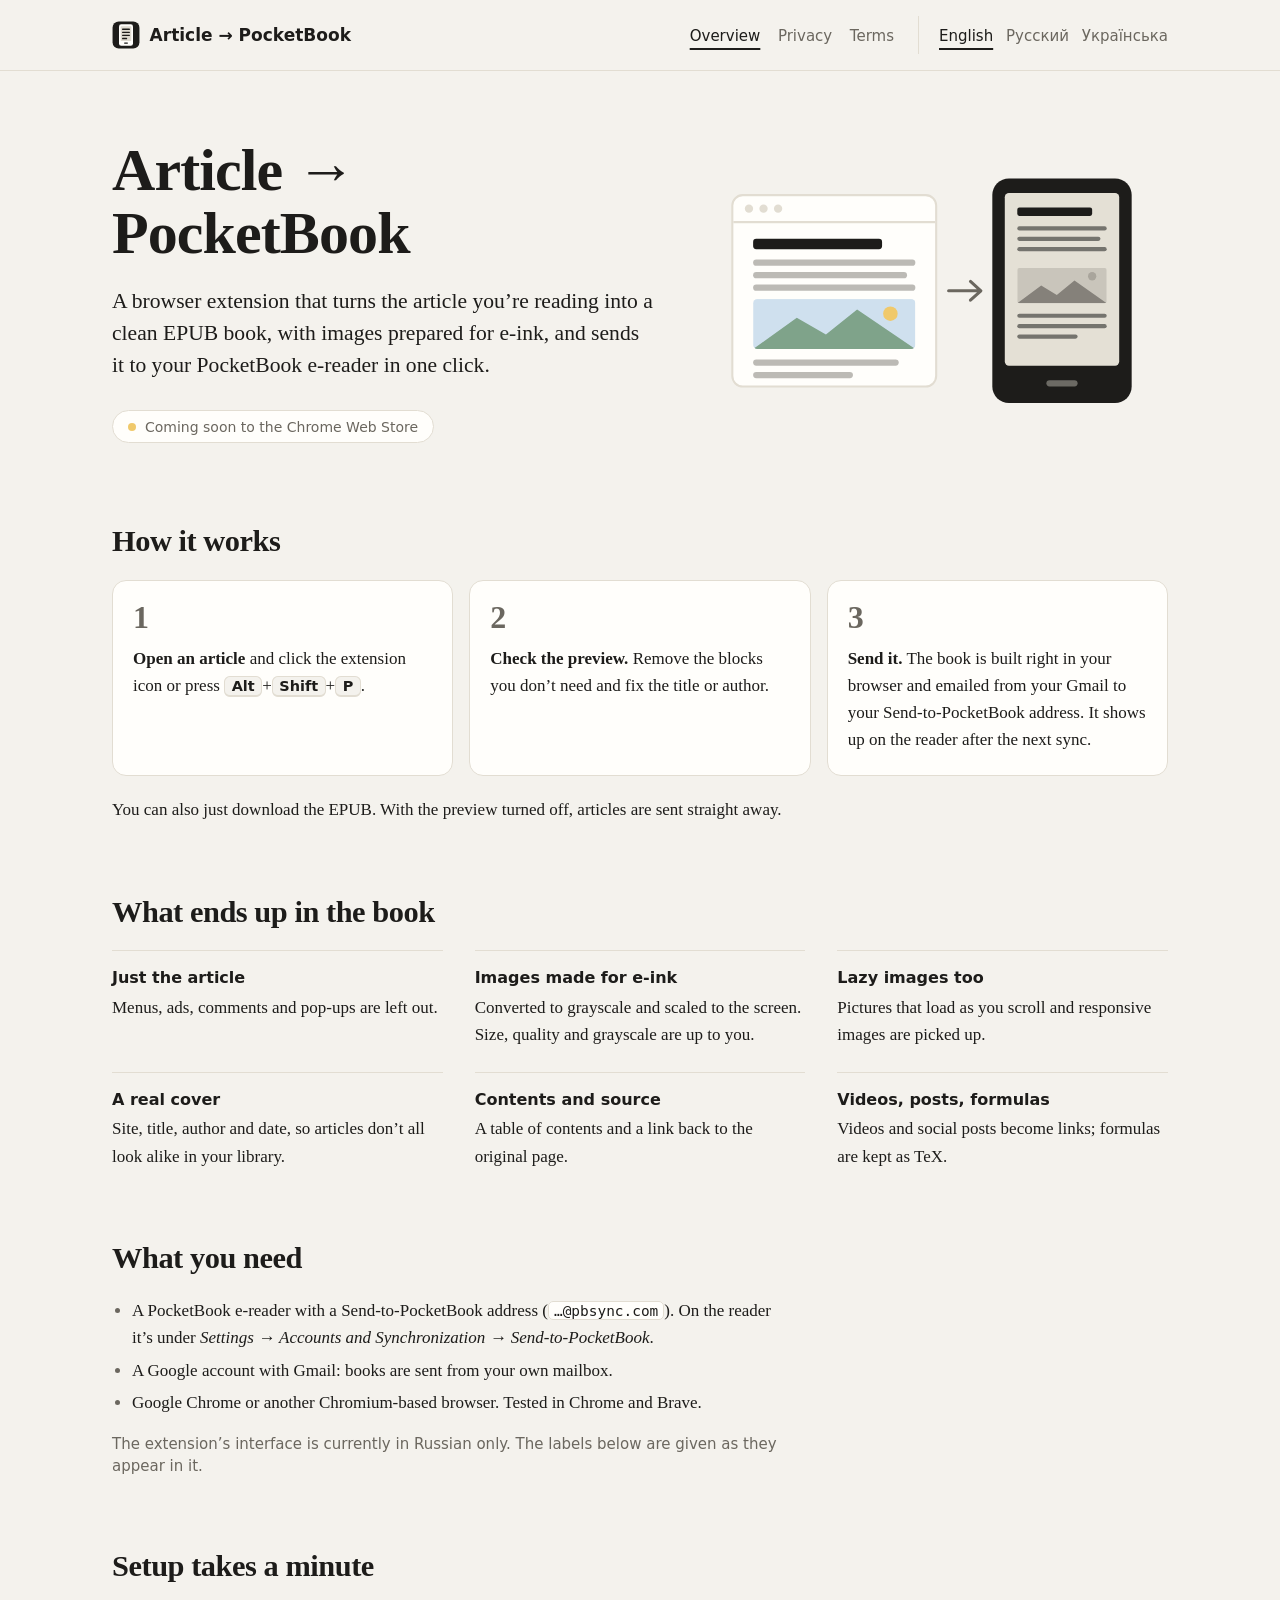
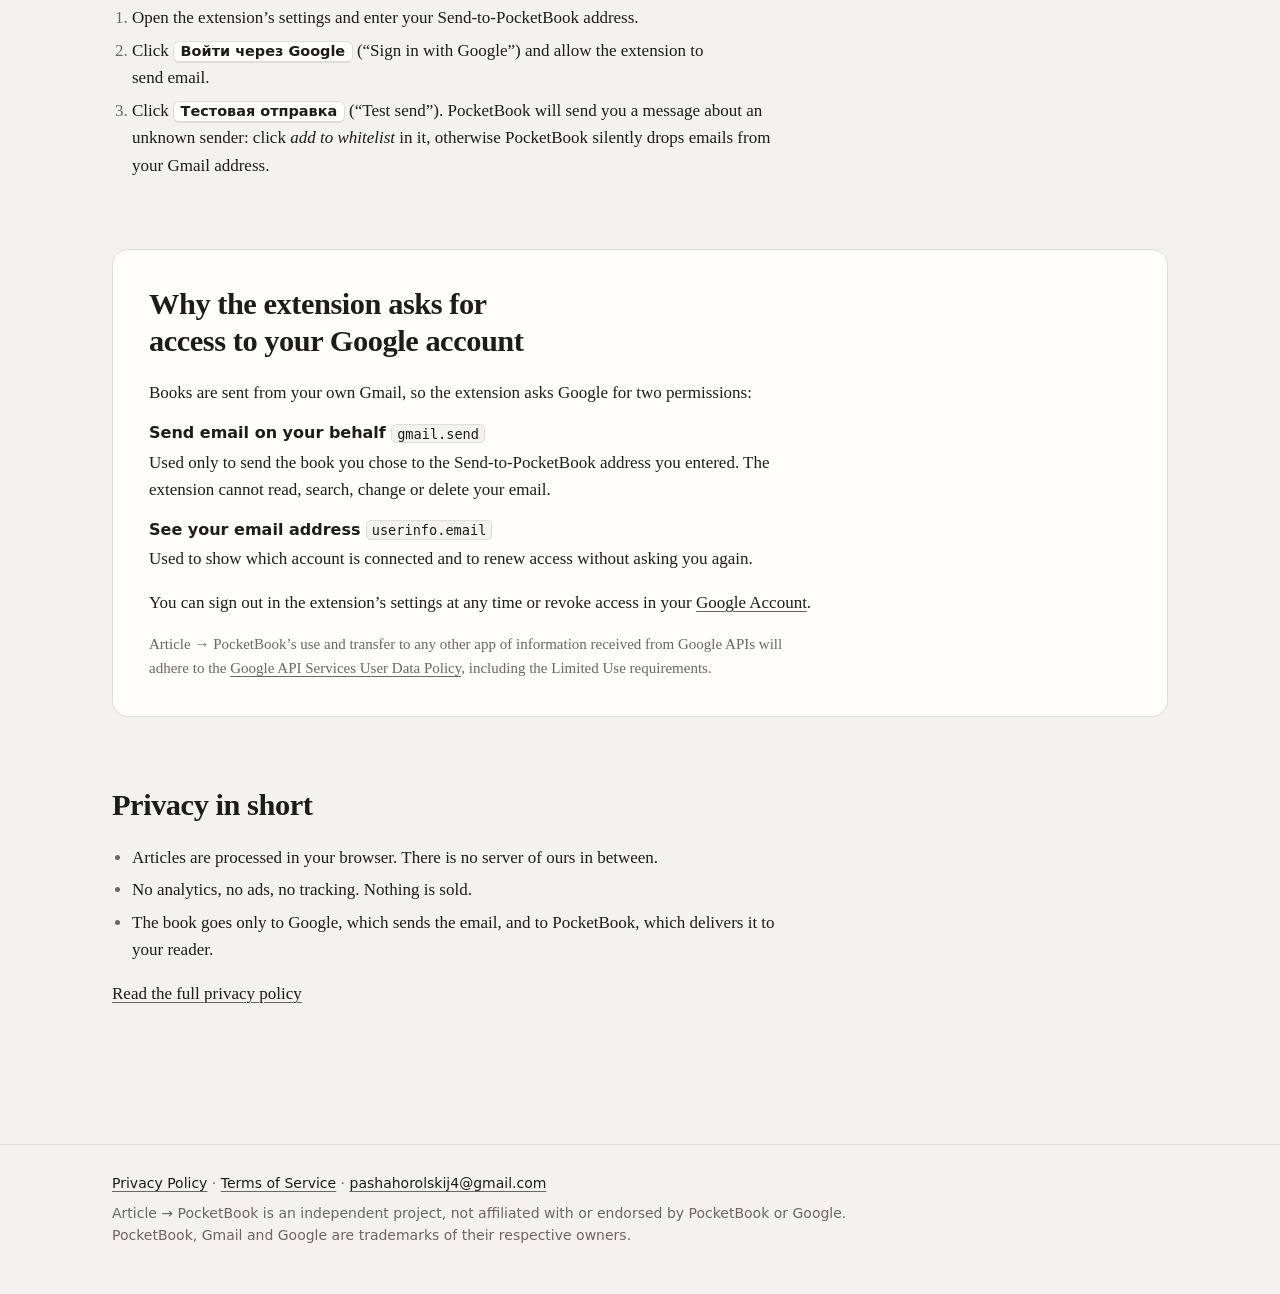
==== article-to-pocketbook/index.html @ c2977bc2 "Add Article → PocketBook pages: overview, privacy policy, terms (en, ru, uk) Co-Authored-By: Claude " ====
<!doctype html>
<html lang="en">
<head>
  <meta charset="utf-8">
  <meta name="viewport" content="width=device-width, initial-scale=1">
  <meta name="color-scheme" content="light dark">
  <title>Article → PocketBook: send web articles to your PocketBook</title>
  <meta name="description" content="A browser extension that turns the article you are reading into a clean EPUB with images and sends it to your PocketBook through Send-to-PocketBook.">
  <link rel="canonical" href="https://pavel-horol.github.io/article-to-pocketbook/">
  <link rel="alternate" hreflang="en" href="https://pavel-horol.github.io/article-to-pocketbook/">
  <link rel="alternate" hreflang="ru" href="https://pavel-horol.github.io/article-to-pocketbook/ru/">
  <link rel="alternate" hreflang="uk" href="https://pavel-horol.github.io/article-to-pocketbook/uk/">
  <link rel="alternate" hreflang="x-default" href="https://pavel-horol.github.io/article-to-pocketbook/">
  <link rel="icon" href="icon.svg" type="image/svg+xml">
  <link rel="stylesheet" href="style.css">
</head>
<body class="home">
<header class="site-header">
  <div class="wrap">
    <a class="brand" href="./"><img src="icon.svg" alt="" width="28" height="28">Article → PocketBook</a>
    <nav class="site-nav" aria-label="Site"><ul><li><a href="./" aria-current="page">Overview</a></li><li><a href="privacy.html">Privacy</a></li><li><a href="terms.html">Terms</a></li></ul></nav>
    <nav class="langs" aria-label="Language"><ul><li><a href="./" hreflang="en" lang="en" aria-current="true">English</a></li><li><a href="ru/" hreflang="ru" lang="ru">Русский</a></li><li><a href="uk/" hreflang="uk" lang="uk">Українська</a></li></ul></nav>
  </div>
</header>
<main class="wrap">
<section class="hero">
  <div>
    <h1>Article → PocketBook</h1>
    <p class="lede">A browser extension that turns the article you’re reading into a clean EPUB book, with images prepared for e‑ink, and sends it to your PocketBook e‑reader in one click.</p>
    <p class="badge">Coming soon to the Chrome Web Store</p>
  </div>
  <svg class="illustration" viewBox="0 0 400 240" aria-hidden="true" focusable="false">
  <defs>
    <clipPath id="photo-web"><rect x="28" y="128" width="156" height="48" rx="4"/></clipPath>
    <clipPath id="photo-book"><rect x="282" y="98" width="86" height="34" rx="2"/></clipPath>
  </defs>
  <rect class="i-window" x="8" y="28" width="196" height="184" rx="10"/>
  <path class="i-rule" d="M9 54h194"/>
  <circle class="i-dot" cx="24" cy="41" r="4"/><circle class="i-dot" cx="38" cy="41" r="4"/><circle class="i-dot" cx="52" cy="41" r="4"/>
  <rect class="i-head" x="28" y="70" width="124" height="10" rx="3"/>
  <rect class="i-text" x="28" y="90" width="156" height="6" rx="3"/>
  <rect class="i-text" x="28" y="102" width="148" height="6" rx="3"/>
  <rect class="i-text" x="28" y="114" width="156" height="6" rx="3"/>
  <g clip-path="url(#photo-web)">
    <rect class="c-sky" x="28" y="128" width="156" height="48"/>
    <circle class="c-sun" cx="160" cy="142" r="7"/>
    <path class="c-hill" d="M28 176 70 146l28 16 30-24 56 38z"/>
  </g>
  <rect class="i-text" x="28" y="186" width="140" height="6" rx="3"/>
  <rect class="i-text" x="28" y="198" width="96" height="6" rx="3"/>
  <path class="i-arrow" d="M216 120h30m-9-9 10 9-10 9"/>
  <rect class="i-reader" x="258" y="12" width="134" height="216" rx="16"/>
  <rect class="i-screen" x="270" y="26" width="110" height="166" rx="4"/>
  <rect class="i-ink" x="282" y="40" width="72" height="8" rx="2"/>
  <rect class="i-ink-soft" x="282" y="58" width="86" height="4" rx="2"/>
  <rect class="i-ink-soft" x="282" y="68" width="80" height="4" rx="2"/>
  <rect class="i-ink-soft" x="282" y="78" width="86" height="4" rx="2"/>
  <g clip-path="url(#photo-book)">
    <rect class="g-sky" x="282" y="98" width="86" height="34"/>
    <circle class="g-sun" cx="354" cy="106" r="4"/>
    <path class="g-hill" d="M282 132 305 115l15 9 17-14 31 22z"/>
  </g>
  <rect class="i-ink-soft" x="282" y="142" width="86" height="4" rx="2"/>
  <rect class="i-ink-soft" x="282" y="152" width="86" height="4" rx="2"/>
  <rect class="i-ink-soft" x="282" y="162" width="58" height="4" rx="2"/>
  <rect class="i-button" x="310" y="206" width="30" height="6" rx="3"/>
</svg>
</section>

<section class="section" aria-labelledby="how">
  <h2 id="how">How it works</h2>
  <ol class="steps">
    <li><strong>Open an article</strong> and click the extension icon or press <kbd>Alt</kbd>+<kbd>Shift</kbd>+<kbd>P</kbd>.</li>
    <li><strong>Check the preview.</strong> Remove the blocks you don’t need and fix the title or author.</li>
    <li><strong>Send it.</strong> The book is built right in your browser and emailed from your Gmail to your Send‑to‑PocketBook address. It shows up on the reader after the next sync.</li>
  </ol>
  <p>You can also just download the EPUB. With the preview turned off, articles are sent straight away.</p>
</section>

<section class="section" aria-labelledby="book">
  <h2 id="book">What ends up in the book</h2>
  <ul class="features">
    <li><strong>Just the article</strong> Menus, ads, comments and pop‑ups are left out.</li>
    <li><strong>Images made for e‑ink</strong> Converted to grayscale and scaled to the screen. Size, quality and grayscale are up to you.</li>
    <li><strong>Lazy images too</strong> Pictures that load as you scroll and responsive images are picked up.</li>
    <li><strong>A real cover</strong> Site, title, author and date, so articles don’t all look alike in your library.</li>
    <li><strong>Contents and source</strong> A table of contents and a link back to the original page.</li>
    <li><strong>Videos, posts, formulas</strong> Videos and social posts become links; formulas are kept as TeX.</li>
  </ul>
</section>

<section class="section" aria-labelledby="need">
  <h2 id="need">What you need</h2>
  <ul>
    <li>A PocketBook e‑reader with a Send‑to‑PocketBook address (<code>…@pbsync.com</code>). On the reader it’s under <em>Settings → Accounts and Synchronization → Send‑to‑PocketBook</em>.</li>
    <li>A Google account with Gmail: books are sent from your own mailbox.</li>
    <li>Google Chrome or another Chromium‑based browser. Tested in Chrome and Brave.</li>
  </ul>
  <p class="note">The extension’s interface is currently in Russian only. The labels below are given as they appear in it.</p>
</section>

<section class="section" aria-labelledby="setup">
  <h2 id="setup">Setup takes a minute</h2>
  <ol>
    <li>Open the extension’s settings and enter your Send‑to‑PocketBook address.</li>
    <li>Click <span class="label">Войти через Google</span> (“Sign in with Google”) and allow the extension to send email.</li>
    <li>Click <span class="label">Тестовая отправка</span> (“Test send”). PocketBook will send you a message about an unknown sender: click <em>add to whitelist</em> in it, otherwise PocketBook silently drops emails from your Gmail address.</li>
  </ol>
</section>

<section class="section panel" aria-labelledby="google">
  <h2 id="google">Why the extension asks for access to your Google account</h2>
  <p>Books are sent from your own Gmail, so the extension asks Google for two permissions:</p>
  <dl class="scopes">
    <dt>Send email on your behalf <code>gmail.send</code></dt>
    <dd>Used only to send the book you chose to the Send‑to‑PocketBook address you entered. The extension cannot read, search, change or delete your email.</dd>
    <dt>See your email address <code>userinfo.email</code></dt>
    <dd>Used to show which account is connected and to renew access without asking you again.</dd>
  </dl>
  <p>You can sign out in the extension’s settings at any time or revoke access in your <a href="https://myaccount.google.com/permissions">Google Account</a>.</p>
  <p class="fine">Article → PocketBook’s use and transfer to any other app of information received from Google APIs will adhere to the <a href="https://developers.google.com/terms/api-services-user-data-policy">Google API Services User Data Policy</a>, including the Limited Use requirements.</p>
</section>

<section class="section" aria-labelledby="privacy">
  <h2 id="privacy">Privacy in short</h2>
  <ul>
    <li>Articles are processed in your browser. There is no server of ours in between.</li>
    <li>No analytics, no ads, no tracking. Nothing is sold.</li>
    <li>The book goes only to Google, which sends the email, and to PocketBook, which delivers it to your reader.</li>
  </ul>
  <p><a href="privacy.html">Read the full privacy policy</a></p>
</section>
</main>
<footer class="site-footer">
  <div class="wrap">
    <p><a href="privacy.html">Privacy Policy</a> · <a href="terms.html">Terms of Service</a> · <a href="mailto:pashahorolskij4@gmail.com">pashahorolskij4@gmail.com</a></p>
    <p>Article → PocketBook is an independent project, not affiliated with or endorsed by PocketBook or Google. PocketBook, Gmail and Google are trademarks of their respective owners.</p>
  </div>
</footer>
</body>
</html>
---- article-to-pocketbook/style.css ----
/* Same paper-and-ink palette as the extension UI (src/assets/ui.css). */
:root {
  color-scheme: light dark;
  --paper: #f4f2ed;
  --sheet: #fffefb;
  --ink: #1d1c1a;
  --muted: #6b675f;
  --line: #e2ddd2;
  --screen: #e4e0d5;
  /* illustration: colour photo on the web page, the same photo in grayscale on the reader */
  --c-sky: #cfe0ee;
  --c-sun: #f0c96b;
  --c-hill: #7fa38a;
  --g-sky: #c9c5bb;
  --g-sun: #a9a59c;
  --g-hill: #85817a;
  --ui: system-ui, -apple-system, 'Segoe UI', Roboto, sans-serif;
  --read: Charter, 'Bitstream Charter', 'Sitka Text', Cambria, 'PT Serif', Georgia, serif;
  --mono: ui-monospace, 'SF Mono', 'Cascadia Mono', 'DejaVu Sans Mono', monospace;
  --measure: 42rem;
  --wide: 66rem;
}

@media (prefers-color-scheme: dark) {
  :root {
    --paper: #171614;
    --sheet: #1f1e1b;
    --ink: #e9e6df;
    --muted: #a19c92;
    --line: #34322d;
    --screen: #2b2a26;
    --c-sky: #36506a;
    --c-sun: #c9a650;
    --c-hill: #557a62;
    --g-sky: #45433e;
    --g-sun: #66635d;
    --g-hill: #807c74;
  }
}

*,
*::before,
*::after {
  box-sizing: border-box;
}

body {
  margin: 0;
  background: var(--paper);
  color: var(--ink);
  font: 1.0625rem/1.6 var(--read);
  overflow-wrap: break-word;
}

a {
  color: inherit;
  text-decoration-color: var(--muted);
  text-decoration-thickness: 1px;
  text-underline-offset: 0.18em;
}

a:hover {
  text-decoration-color: currentColor;
  text-decoration-thickness: 2px;
}

:focus-visible {
  outline: 2px solid var(--ink);
  outline-offset: 3px;
  border-radius: 2px;
}

.wrap {
  width: min(100% - 2.5rem, var(--wide));
  margin-inline: auto;
}

/* Header */

.site-header {
  font-family: var(--ui);
  border-bottom: 1px solid var(--line);
}

.site-header .wrap {
  display: flex;
  flex-wrap: wrap;
  align-items: center;
  gap: 0.75rem 1.5rem;
  padding-block: 1rem;
}

.brand {
  display: inline-flex;
  align-items: center;
  gap: 0.6rem;
  margin-inline-end: auto;
  font-weight: 650;
  text-decoration: none;
}

.brand img {
  width: 1.75rem;
  height: 1.75rem;
}

.site-nav ul,
.langs ul {
  display: flex;
  flex-wrap: wrap;
  gap: 0.25rem 1.1rem;
  margin: 0;
  padding: 0;
  list-style: none;
}

.langs ul {
  gap: 0.25rem 0.8rem;
}

.site-nav a,
.langs a {
  color: var(--muted);
  font-size: 0.9375rem;
  text-decoration: none;
}

.site-nav a:hover,
.langs a:hover {
  color: var(--ink);
}

.site-nav a[aria-current],
.langs a[aria-current] {
  color: var(--ink);
  text-decoration: underline 2px;
  text-underline-offset: 0.45em;
}

.langs {
  padding-inline-start: 1.25rem;
  border-inline-start: 1px solid var(--line);
}

@media (max-width: 44rem) {
  .brand {
    flex-basis: 100%;
  }

  .langs {
    padding-inline-start: 0;
    border-inline-start: 0;
  }
}

/* Text */

main {
  padding-block: clamp(2rem, 1rem + 4vw, 4.5rem);
}

h1,
h2 {
  letter-spacing: -0.015em;
  text-wrap: balance;
}

h2 {
  margin: 0 0 1.25rem;
  font-size: clamp(1.5rem, 1.2rem + 1vw, 1.9rem);
  line-height: 1.2;
}

h3 {
  margin: 2rem 0 0.5rem;
  font: 650 1.0625rem/1.35 var(--ui);
}

p,
ul,
ol,
dl {
  margin-block: 0 1rem;
}

p,
li,
dd {
  text-wrap: pretty;
}

ul,
ol {
  padding-inline-start: 1.25rem;
}

li {
  margin-block: 0.35rem;
}

li::marker {
  color: var(--muted);
}

code {
  padding: 0.05em 0.35em;
  border: 1px solid var(--line);
  border-radius: 5px;
  background: var(--sheet);
  font: 0.85em var(--mono);
  overflow-wrap: anywhere;
}

kbd,
.label {
  padding: 0.1em 0.45em;
  border: 1px solid var(--line);
  border-bottom-width: 2px;
  border-radius: 6px;
  background: var(--sheet);
  font: 600 0.85em var(--ui);
  white-space: nowrap;
}

.panel code,
.panel kbd,
.steps kbd,
.steps .label,
.table-wrap code {
  background: var(--paper);
}

.note {
  color: var(--muted);
  font: 0.9375rem/1.5 var(--ui);
}

/* Overview */

.hero {
  display: grid;
  align-items: center;
  gap: 2.5rem;
  margin-block-end: clamp(3rem, 2rem + 4vw, 5rem);
}

@media (min-width: 52rem) {
  .hero {
    grid-template-columns: 1.15fr 1fr;
  }
}

.hero h1 {
  margin: 0 0 1.25rem;
  font-size: clamp(2.4rem, 1.4rem + 3.6vw, 3.75rem);
  line-height: 1.05;
}

.lede {
  max-width: 34em;
  margin: 0 0 1.75rem;
  font-size: clamp(1.15rem, 1rem + 0.5vw, 1.35rem);
  line-height: 1.5;
}

.badge {
  display: inline-flex;
  align-items: center;
  gap: 0.55rem;
  margin: 0;
  padding: 0.55rem 0.95rem;
  border: 1px solid var(--line);
  border-radius: 999px;
  background: var(--sheet);
  color: var(--muted);
  font: 500 0.875rem/1 var(--ui);
}

.badge::before {
  content: '';
  width: 0.5rem;
  height: 0.5rem;
  border-radius: 50%;
  background: var(--c-sun);
}

.button {
  display: inline-block;
  padding: 0.85rem 1.25rem;
  border-radius: 10px;
  background: var(--ink);
  color: var(--paper);
  font: 600 1rem/1 var(--ui);
  text-decoration: none;
}

.illustration {
  justify-self: center;
  width: 100%;
  max-width: 26rem;
  height: auto;
}

.i-window { fill: var(--sheet); stroke: var(--line); stroke-width: 2; }
.i-rule { stroke: var(--line); stroke-width: 2; }
.i-dot { fill: var(--line); }
.i-head { fill: var(--ink); }
.i-text { fill: var(--muted); opacity: 0.45; }
.i-arrow { fill: none; stroke: var(--muted); stroke-width: 3; stroke-linecap: round; stroke-linejoin: round; }
.i-reader { fill: var(--ink); }
.i-screen { fill: var(--screen); }
.i-ink { fill: var(--ink); }
.i-ink-soft { fill: var(--ink); opacity: 0.55; }
.i-button { fill: var(--screen); opacity: 0.4; }
.c-sky { fill: var(--c-sky); }
.c-sun { fill: var(--c-sun); }
.c-hill { fill: var(--c-hill); }
.g-sky { fill: var(--g-sky); }
.g-sun { fill: var(--g-sun); }
.g-hill { fill: var(--g-hill); }

.section {
  margin-block: clamp(2.75rem, 2rem + 3vw, 4.5rem);
}

.section > p,
.section > ul,
.section > ol {
  max-width: var(--measure);
}

.steps {
  display: grid;
  gap: 1rem;
  margin-block-end: 1.25rem;
  padding: 0;
  list-style: none;
  counter-reset: step;
}

@media (min-width: 48rem) {
  .steps {
    grid-template-columns: repeat(3, 1fr);
  }
}

.steps li {
  margin: 0;
  padding: 1.25rem 1.25rem 1.35rem;
  border: 1px solid var(--line);
  border-radius: 14px;
  background: var(--sheet);
  counter-increment: step;
}

.steps li::before {
  content: counter(step);
  display: block;
  margin-block-end: 0.75rem;
  color: var(--muted);
  font: 700 2rem/1 var(--read);
}

.features {
  display: grid;
  grid-template-columns: repeat(auto-fit, minmax(min(100%, 17rem), 1fr));
  gap: 1.5rem 2rem;
  padding: 0;
  list-style: none;
}

.section > .features,
.section > .steps {
  max-width: none;
}

.features li {
  margin: 0;
  padding-block-start: 1rem;
  border-top: 1px solid var(--line);
}

.features strong {
  display: block;
  margin-block-end: 0.3rem;
  font: 650 1rem/1.35 var(--ui);
}

.panel {
  padding: clamp(1.25rem, 0.75rem + 2vw, 2.25rem);
  border: 1px solid var(--line);
  border-radius: 16px;
  background: var(--sheet);
}

.panel > * {
  max-width: var(--measure);
}

.panel > :last-child {
  margin-block-end: 0;
}

.scopes dt {
  margin-block-start: 1rem;
  font: 650 1rem/1.4 var(--ui);
}

.scopes dd {
  margin: 0.25rem 0 0;
}

.fine {
  color: var(--muted);
  font-size: 0.9375rem;
}

/* Privacy policy and terms */

.doc {
  max-width: var(--measure);
}

.doc h1 {
  margin: 0 0 0.5rem;
  font-size: clamp(2rem, 1.5rem + 2vw, 2.75rem);
  line-height: 1.1;
}

.doc h2 {
  margin-block-start: 2.75rem;
  font-size: 1.5rem;
}

.meta {
  margin-block-end: 2rem;
  color: var(--muted);
  font: 0.9375rem var(--ui);
}

.table-wrap {
  margin-block: 1rem 1.5rem;
  overflow-x: auto;
  border: 1px solid var(--line);
  border-radius: 12px;
  background: var(--sheet);
}

table {
  width: 100%;
  min-width: 32rem;
  border-collapse: collapse;
  font: 0.9375rem/1.45 var(--ui);
}

th,
td {
  padding: 0.7rem 0.9rem;
  border-bottom: 1px solid var(--line);
  text-align: start;
  vertical-align: top;
}

th {
  font-weight: 650;
}

tbody tr:last-child td {
  border-bottom: 0;
}

/* Footer */

.site-footer {
  border-top: 1px solid var(--line);
  color: var(--muted);
  font: 0.875rem/1.55 var(--ui);
}

.site-footer .wrap {
  padding-block: 1.75rem 2.5rem;
}

.site-footer p {
  max-width: 48rem;
  margin: 0 0 0.5rem;
}

.site-footer a {
  color: var(--ink);
}
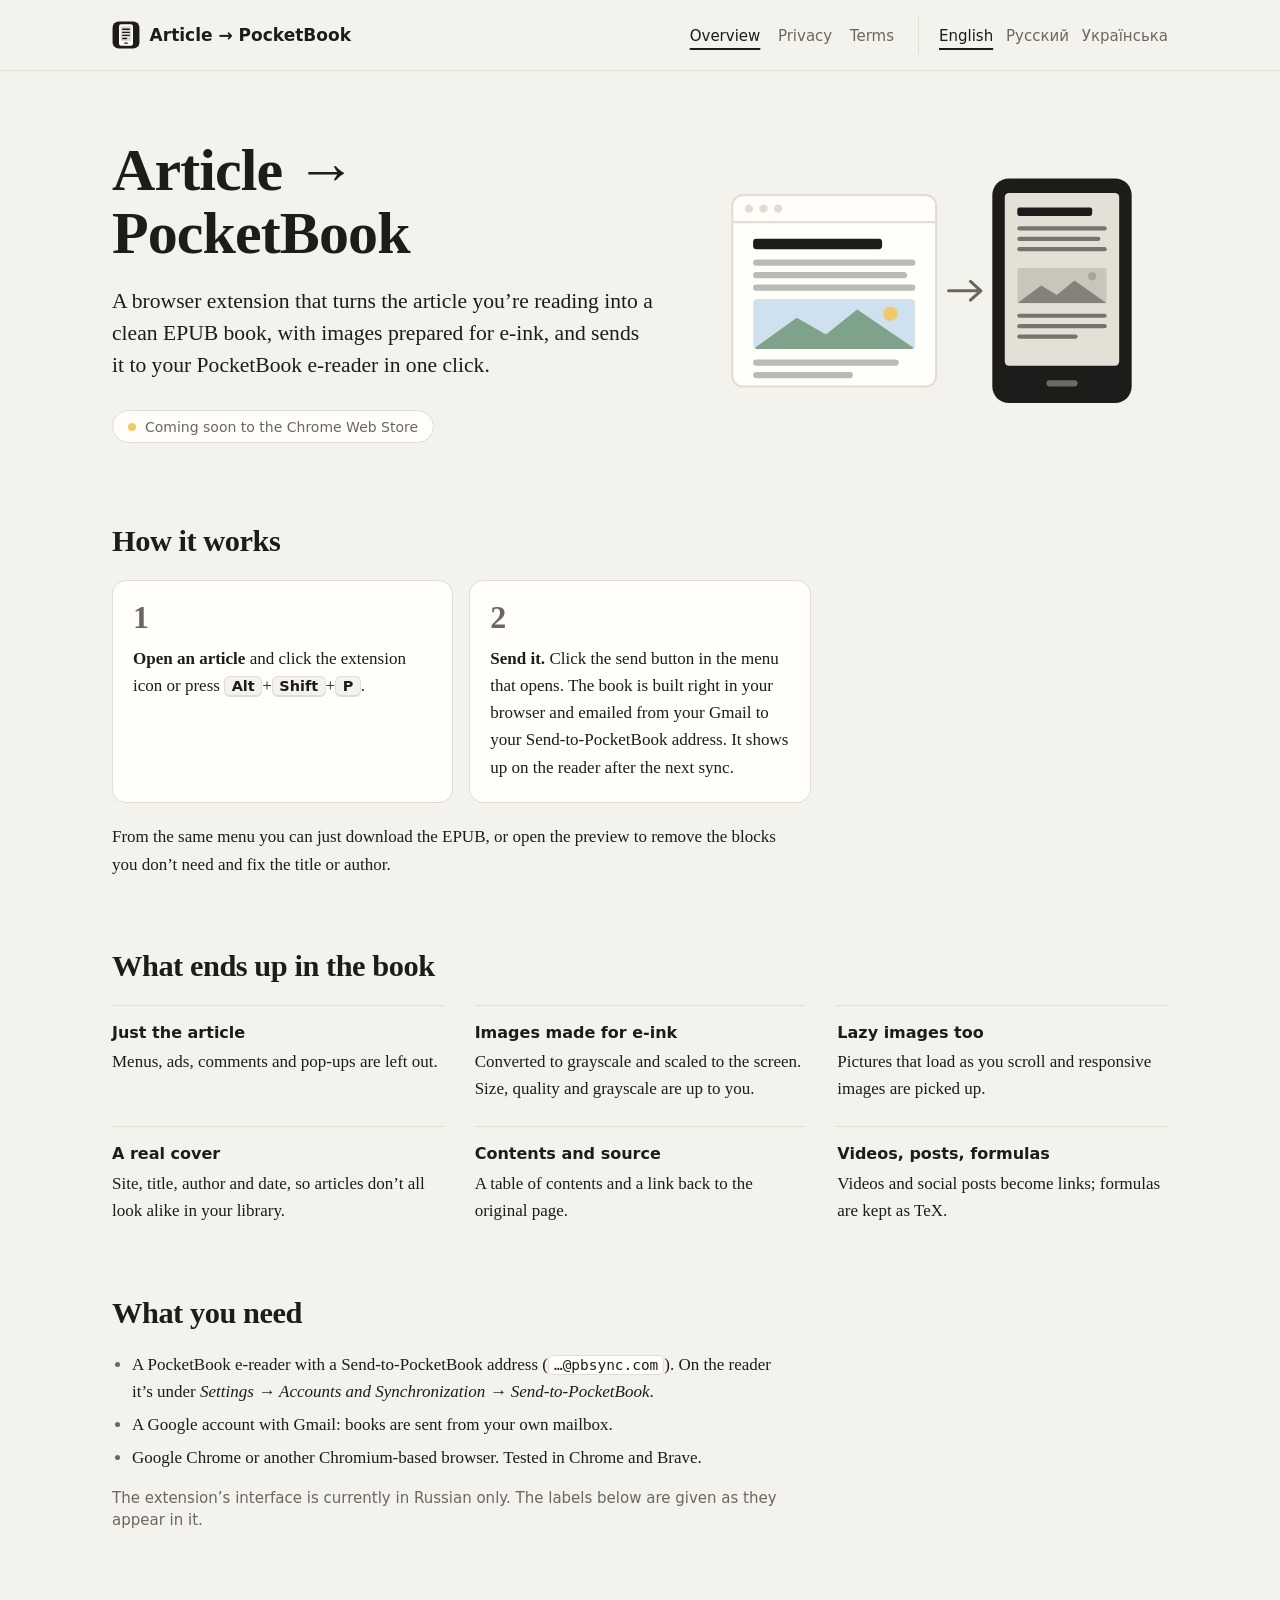
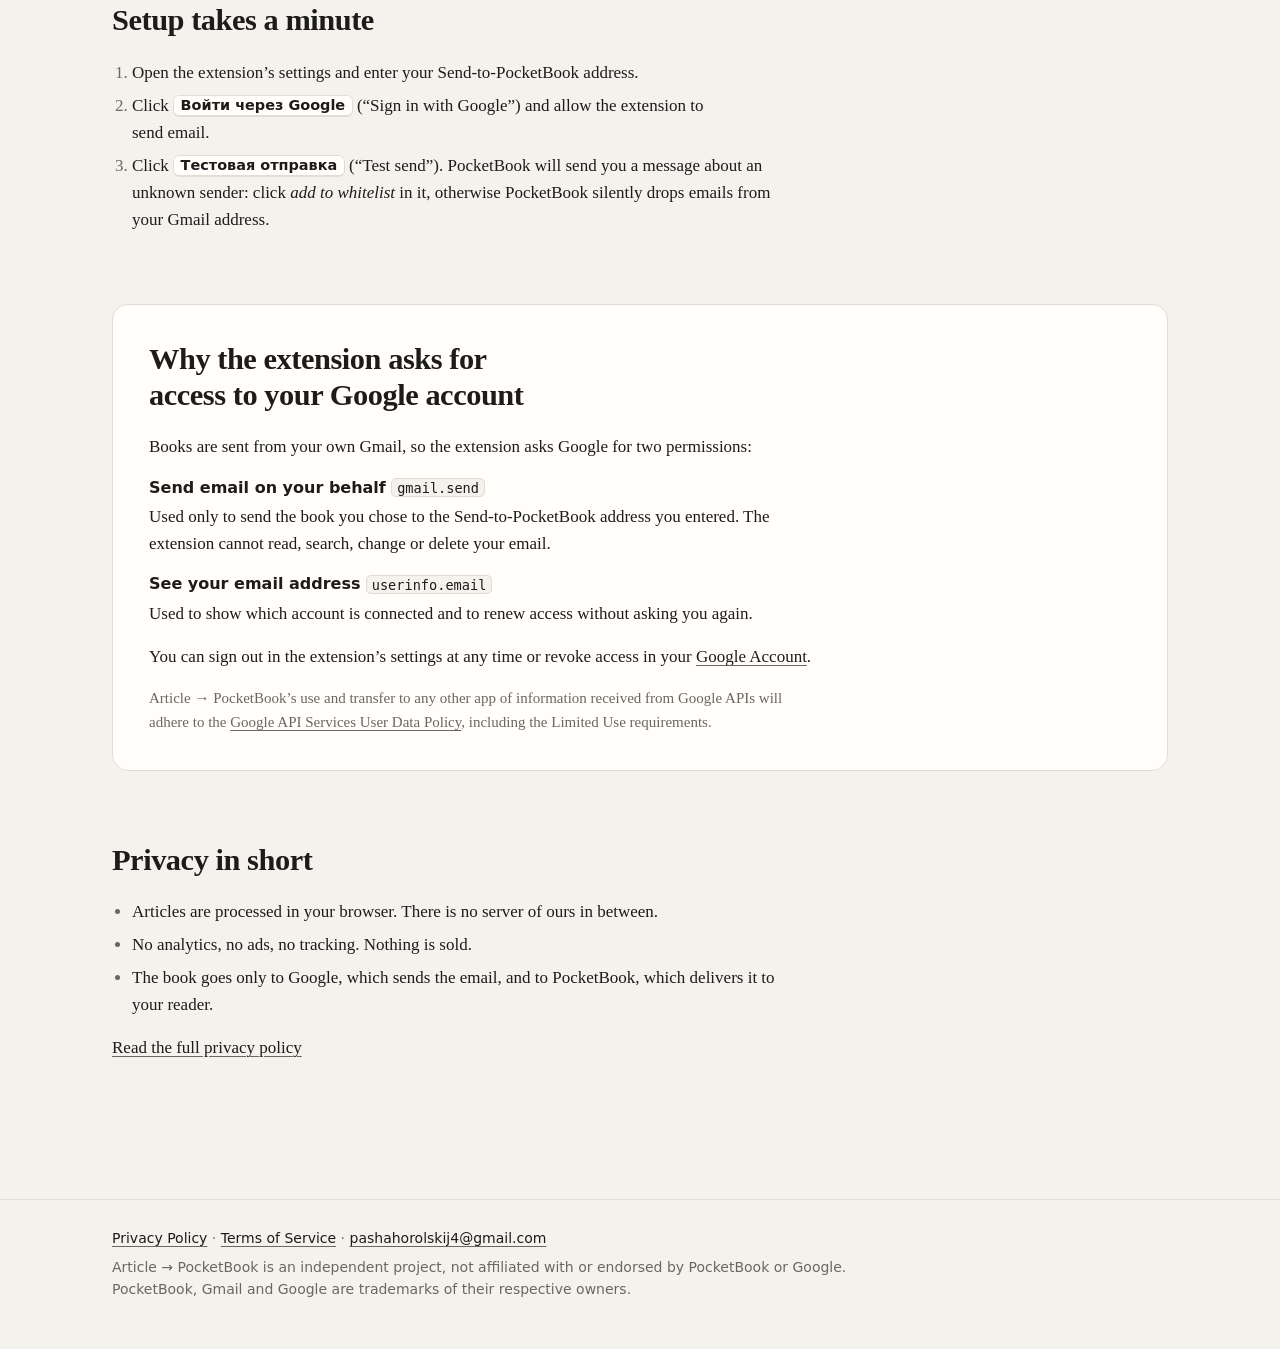
==== commit baf6ec51: "Update pages" ====
--- a/article-to-pocketbook/index.html
+++ b/article-to-pocketbook/index.html
@@ -71,10 +71,9 @@
   <h2 id="how">How it works</h2>
   <ol class="steps">
     <li><strong>Open an article</strong> and click the extension icon or press <kbd>Alt</kbd>+<kbd>Shift</kbd>+<kbd>P</kbd>.</li>
-    <li><strong>Check the preview.</strong> Remove the blocks you don’t need and fix the title or author.</li>
-    <li><strong>Send it.</strong> The book is built right in your browser and emailed from your Gmail to your Send‑to‑PocketBook address. It shows up on the reader after the next sync.</li>
+    <li><strong>Send it.</strong> Click the send button in the menu that opens. The book is built right in your browser and emailed from your Gmail to your Send‑to‑PocketBook address. It shows up on the reader after the next sync.</li>
   </ol>
-  <p>You can also just download the EPUB. With the preview turned off, articles are sent straight away.</p>
+  <p>From the same menu you can just download the EPUB, or open the preview to remove the blocks you don’t need and fix the title or author.</p>
 </section>
 
 <section class="section" aria-labelledby="book">
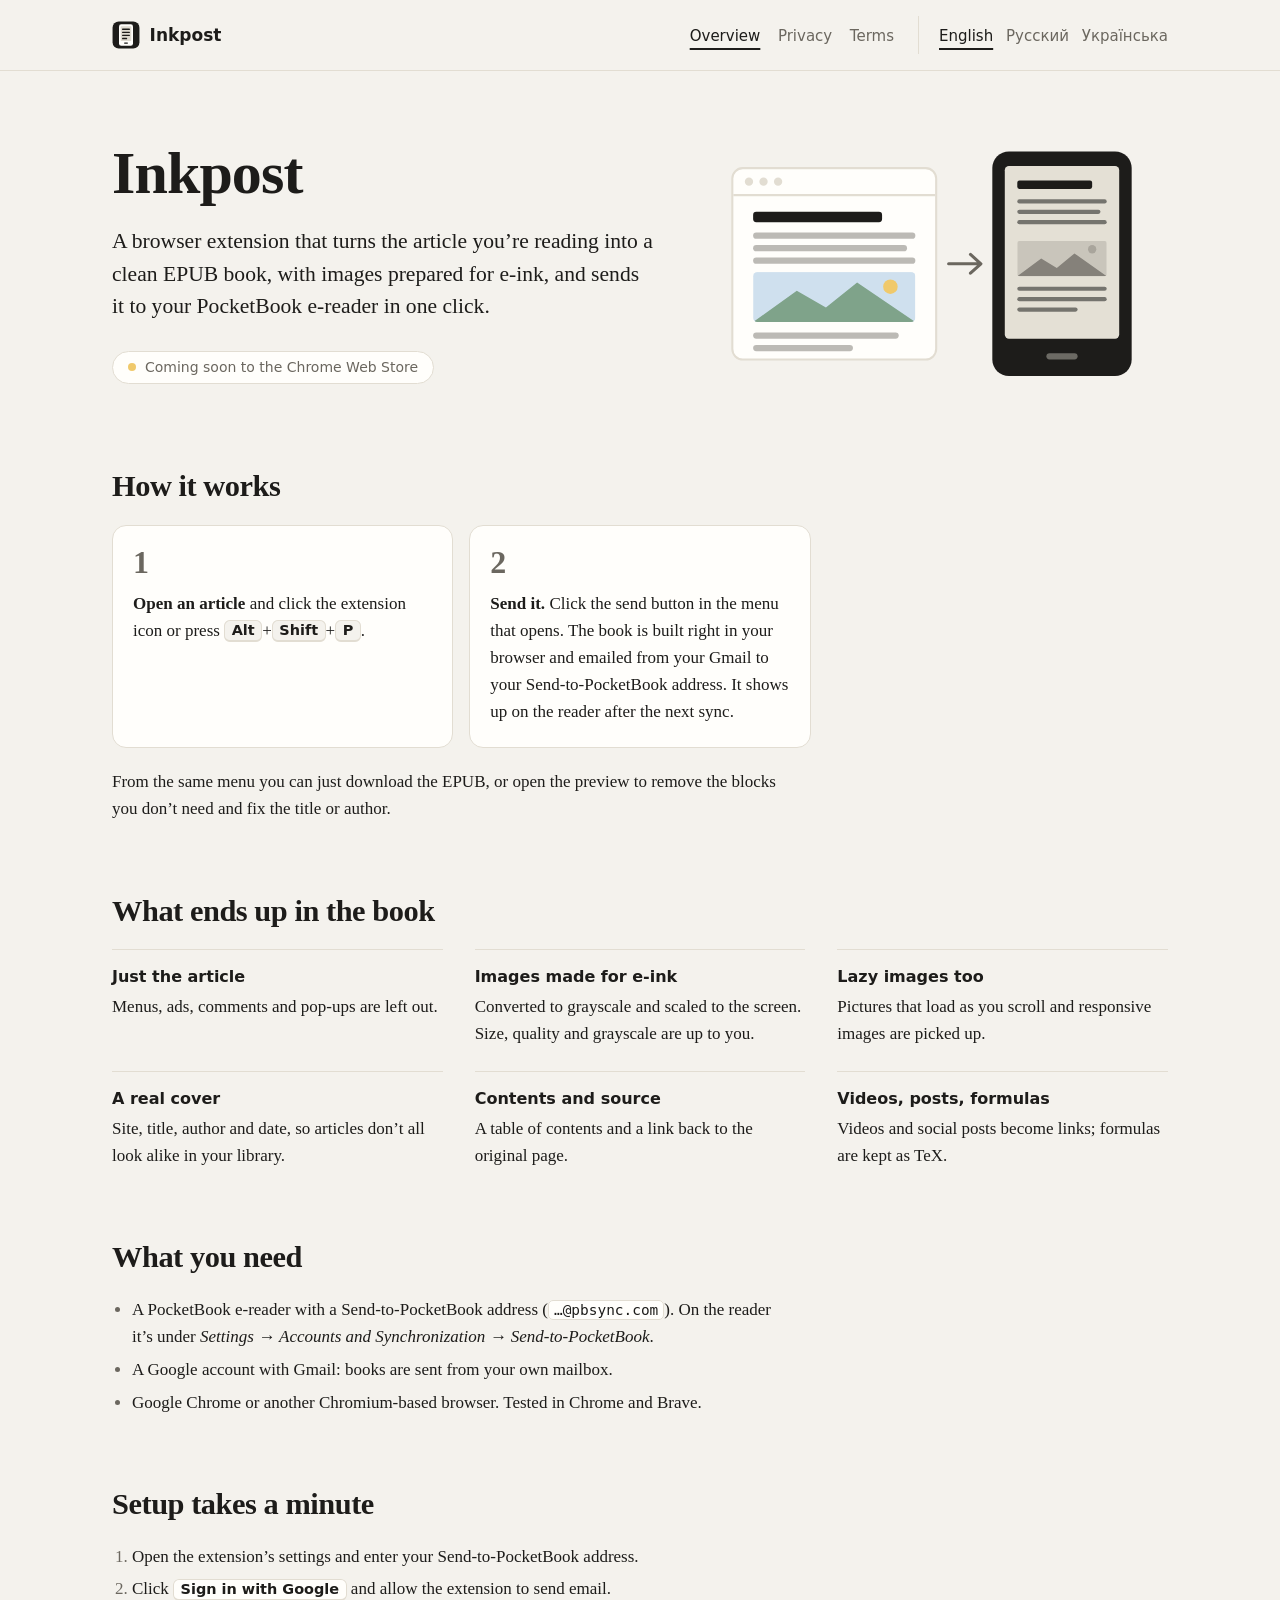
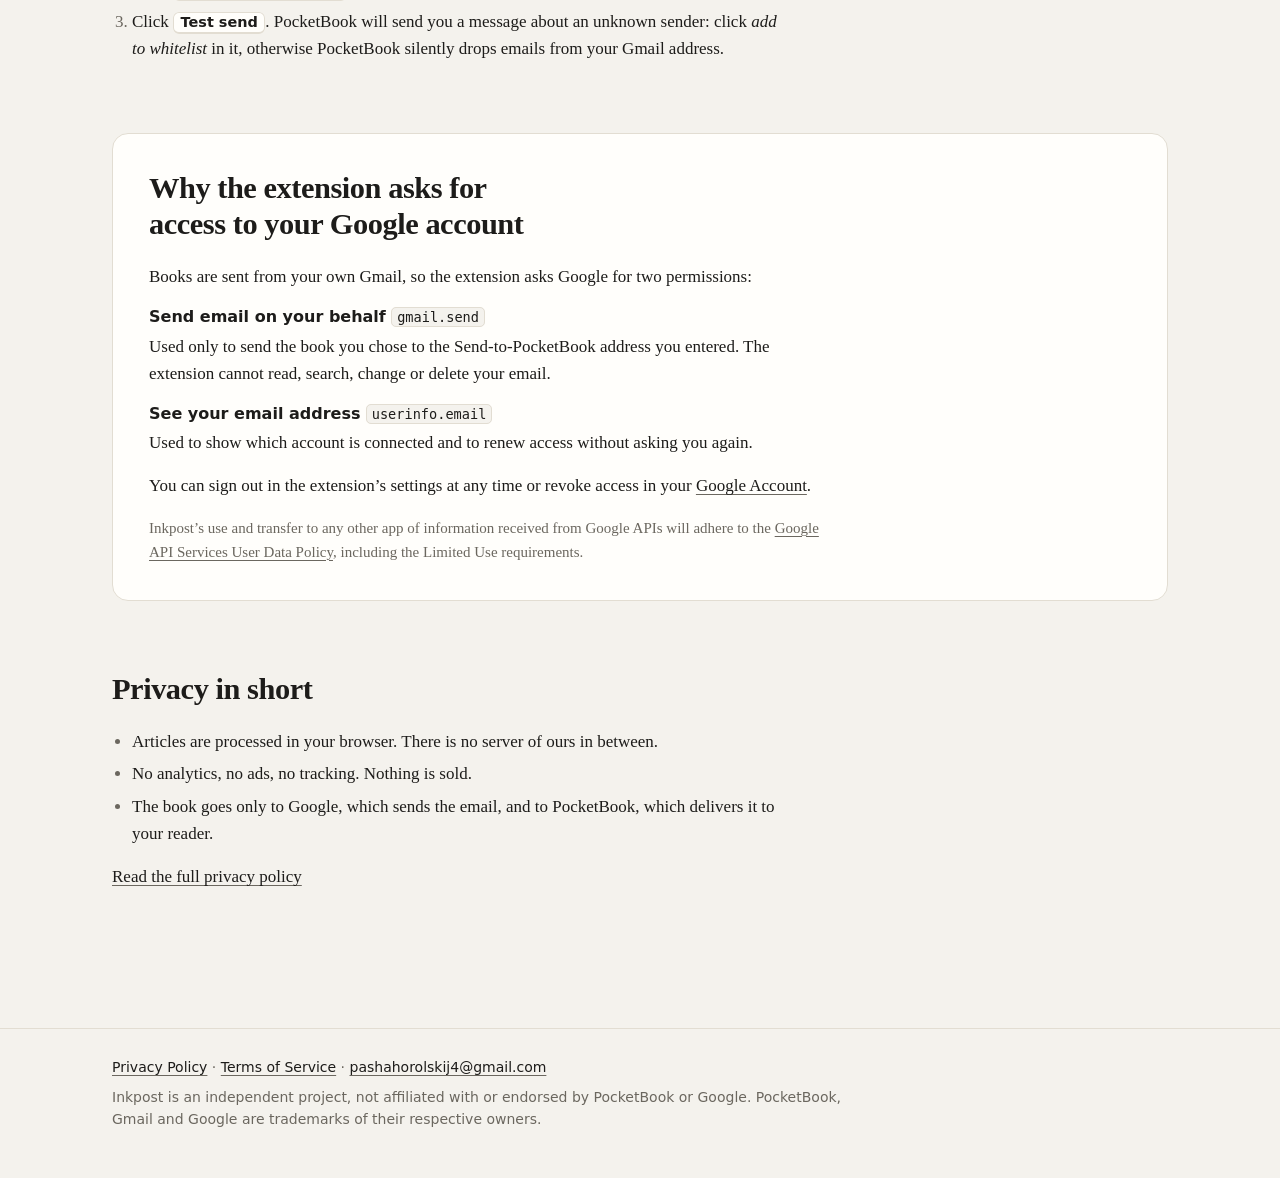
==== commit 601a62d0: "Update pages" ====
--- a/article-to-pocketbook/index.html
+++ b/article-to-pocketbook/index.html
@@ -4,7 +4,7 @@
   <meta charset="utf-8">
   <meta name="viewport" content="width=device-width, initial-scale=1">
   <meta name="color-scheme" content="light dark">
-  <title>Article → PocketBook: send web articles to your PocketBook</title>
+  <title>Inkpost: send web articles to your PocketBook</title>
   <meta name="description" content="A browser extension that turns the article you are reading into a clean EPUB with images and sends it to your PocketBook through Send-to-PocketBook.">
   <link rel="canonical" href="https://pavel-horol.github.io/article-to-pocketbook/">
   <link rel="alternate" hreflang="en" href="https://pavel-horol.github.io/article-to-pocketbook/">
@@ -17,7 +17,7 @@
 <body class="home">
 <header class="site-header">
   <div class="wrap">
-    <a class="brand" href="./"><img src="icon.svg" alt="" width="28" height="28">Article → PocketBook</a>
+    <a class="brand" href="./"><img src="icon.svg" alt="" width="28" height="28">Inkpost</a>
     <nav class="site-nav" aria-label="Site"><ul><li><a href="./" aria-current="page">Overview</a></li><li><a href="privacy.html">Privacy</a></li><li><a href="terms.html">Terms</a></li></ul></nav>
     <nav class="langs" aria-label="Language"><ul><li><a href="./" hreflang="en" lang="en" aria-current="true">English</a></li><li><a href="ru/" hreflang="ru" lang="ru">Русский</a></li><li><a href="uk/" hreflang="uk" lang="uk">Українська</a></li></ul></nav>
   </div>
@@ -25,7 +25,7 @@
 <main class="wrap">
 <section class="hero">
   <div>
-    <h1>Article → PocketBook</h1>
+    <h1>Inkpost</h1>
     <p class="lede">A browser extension that turns the article you’re reading into a clean EPUB book, with images prepared for e‑ink, and sends it to your PocketBook e‑reader in one click.</p>
     <p class="badge">Coming soon to the Chrome Web Store</p>
   </div>
@@ -95,15 +95,14 @@
     <li>A Google account with Gmail: books are sent from your own mailbox.</li>
     <li>Google Chrome or another Chromium‑based browser. Tested in Chrome and Brave.</li>
   </ul>
-  <p class="note">The extension’s interface is currently in Russian only. The labels below are given as they appear in it.</p>
 </section>
 
 <section class="section" aria-labelledby="setup">
   <h2 id="setup">Setup takes a minute</h2>
   <ol>
     <li>Open the extension’s settings and enter your Send‑to‑PocketBook address.</li>
-    <li>Click <span class="label">Войти через Google</span> (“Sign in with Google”) and allow the extension to send email.</li>
-    <li>Click <span class="label">Тестовая отправка</span> (“Test send”). PocketBook will send you a message about an unknown sender: click <em>add to whitelist</em> in it, otherwise PocketBook silently drops emails from your Gmail address.</li>
+    <li>Click <span class="label">Sign in with Google</span> and allow the extension to send email.</li>
+    <li>Click <span class="label">Test send</span>. PocketBook will send you a message about an unknown sender: click <em>add to whitelist</em> in it, otherwise PocketBook silently drops emails from your Gmail address.</li>
   </ol>
 </section>
 
@@ -117,7 +116,7 @@
     <dd>Used to show which account is connected and to renew access without asking you again.</dd>
   </dl>
   <p>You can sign out in the extension’s settings at any time or revoke access in your <a href="https://myaccount.google.com/permissions">Google Account</a>.</p>
-  <p class="fine">Article → PocketBook’s use and transfer to any other app of information received from Google APIs will adhere to the <a href="https://developers.google.com/terms/api-services-user-data-policy">Google API Services User Data Policy</a>, including the Limited Use requirements.</p>
+  <p class="fine">Inkpost’s use and transfer to any other app of information received from Google APIs will adhere to the <a href="https://developers.google.com/terms/api-services-user-data-policy">Google API Services User Data Policy</a>, including the Limited Use requirements.</p>
 </section>
 
 <section class="section" aria-labelledby="privacy">
@@ -133,7 +132,7 @@
 <footer class="site-footer">
   <div class="wrap">
     <p><a href="privacy.html">Privacy Policy</a> · <a href="terms.html">Terms of Service</a> · <a href="mailto:pashahorolskij4@gmail.com">pashahorolskij4@gmail.com</a></p>
-    <p>Article → PocketBook is an independent project, not affiliated with or endorsed by PocketBook or Google. PocketBook, Gmail and Google are trademarks of their respective owners.</p>
+    <p>Inkpost is an independent project, not affiliated with or endorsed by PocketBook or Google. PocketBook, Gmail and Google are trademarks of their respective owners.</p>
   </div>
 </footer>
 </body>
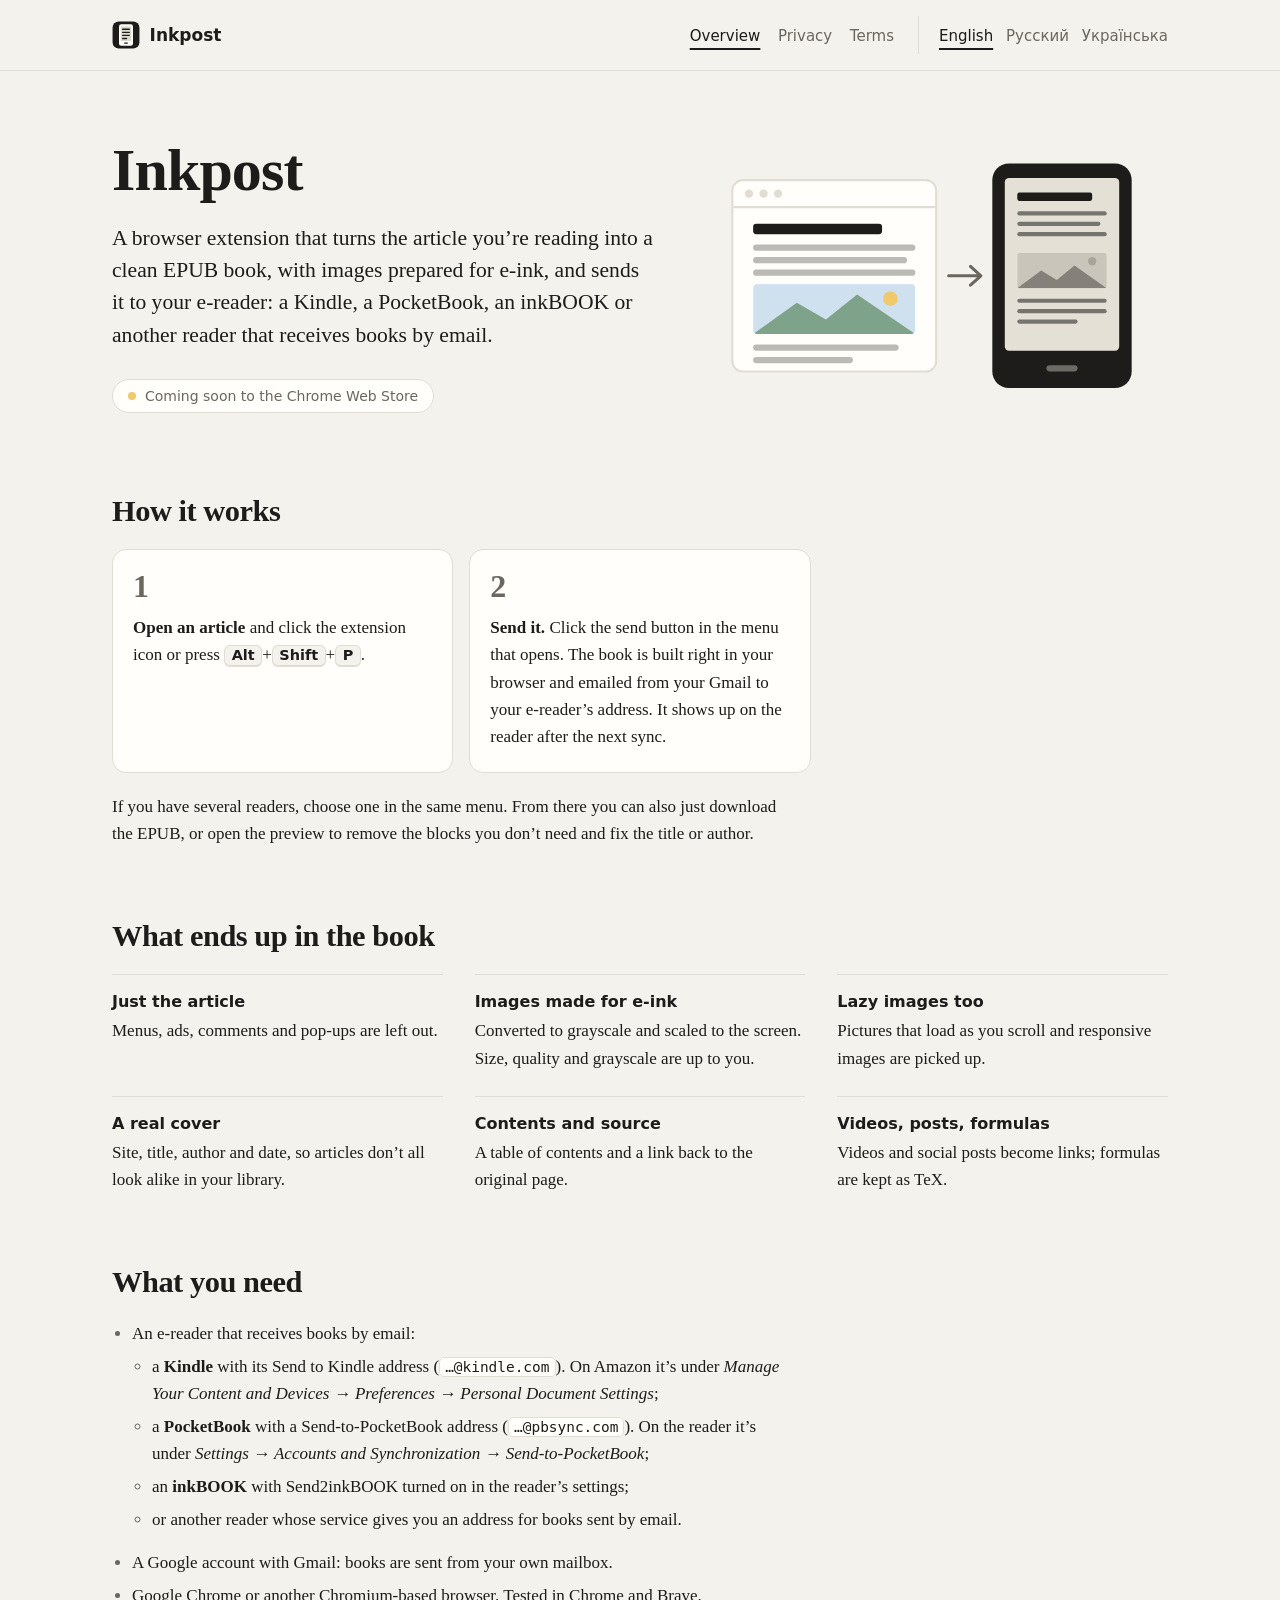
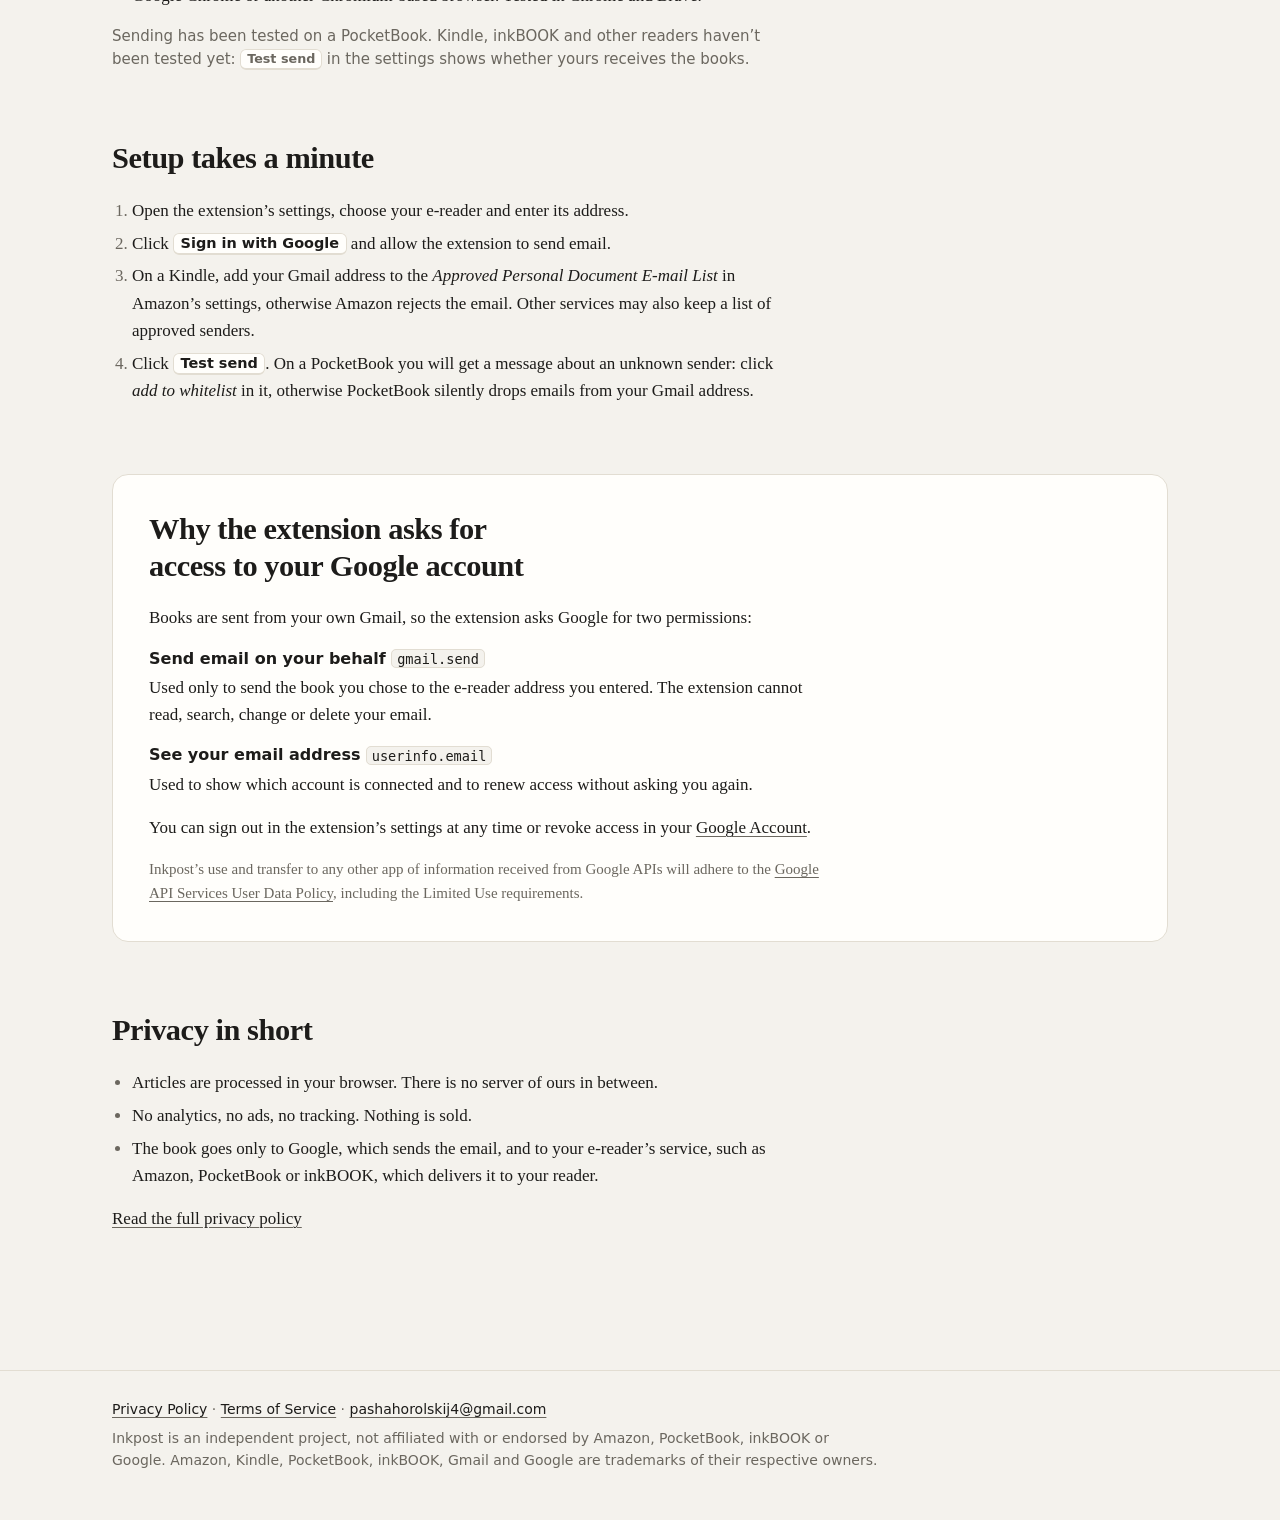
==== commit a3d128ed: "Update pages" ====
--- a/article-to-pocketbook/index.html
+++ b/article-to-pocketbook/index.html
@@ -4,8 +4,8 @@
   <meta charset="utf-8">
   <meta name="viewport" content="width=device-width, initial-scale=1">
   <meta name="color-scheme" content="light dark">
-  <title>Inkpost: send web articles to your PocketBook</title>
-  <meta name="description" content="A browser extension that turns the article you are reading into a clean EPUB with images and sends it to your PocketBook through Send-to-PocketBook.">
+  <title>Inkpost: send web articles to your e-reader</title>
+  <meta name="description" content="A browser extension that turns the article you are reading into a clean EPUB with images and emails it to your Kindle, PocketBook or other e-reader.">
   <link rel="canonical" href="https://pavel-horol.github.io/article-to-pocketbook/">
   <link rel="alternate" hreflang="en" href="https://pavel-horol.github.io/article-to-pocketbook/">
   <link rel="alternate" hreflang="ru" href="https://pavel-horol.github.io/article-to-pocketbook/ru/">
@@ -26,7 +26,7 @@
 <section class="hero">
   <div>
     <h1>Inkpost</h1>
-    <p class="lede">A browser extension that turns the article you’re reading into a clean EPUB book, with images prepared for e‑ink, and sends it to your PocketBook e‑reader in one click.</p>
+    <p class="lede">A browser extension that turns the article you’re reading into a clean EPUB book, with images prepared for e‑ink, and sends it to your e‑reader: a Kindle, a PocketBook, an inkBOOK or another reader that receives books by email.</p>
     <p class="badge">Coming soon to the Chrome Web Store</p>
   </div>
   <svg class="illustration" viewBox="0 0 400 240" aria-hidden="true" focusable="false">
@@ -71,9 +71,9 @@
   <h2 id="how">How it works</h2>
   <ol class="steps">
     <li><strong>Open an article</strong> and click the extension icon or press <kbd>Alt</kbd>+<kbd>Shift</kbd>+<kbd>P</kbd>.</li>
-    <li><strong>Send it.</strong> Click the send button in the menu that opens. The book is built right in your browser and emailed from your Gmail to your Send‑to‑PocketBook address. It shows up on the reader after the next sync.</li>
+    <li><strong>Send it.</strong> Click the send button in the menu that opens. The book is built right in your browser and emailed from your Gmail to your e‑reader’s address. It shows up on the reader after the next sync.</li>
   </ol>
-  <p>From the same menu you can just download the EPUB, or open the preview to remove the blocks you don’t need and fix the title or author.</p>
+  <p>If you have several readers, choose one in the same menu. From there you can also just download the EPUB, or open the preview to remove the blocks you don’t need and fix the title or author.</p>
 </section>
 
 <section class="section" aria-labelledby="book">
@@ -91,18 +91,27 @@
 <section class="section" aria-labelledby="need">
   <h2 id="need">What you need</h2>
   <ul>
-    <li>A PocketBook e‑reader with a Send‑to‑PocketBook address (<code>…@pbsync.com</code>). On the reader it’s under <em>Settings → Accounts and Synchronization → Send‑to‑PocketBook</em>.</li>
+    <li>An e‑reader that receives books by email:
+      <ul>
+        <li>a <strong>Kindle</strong> with its Send to Kindle address (<code>…@kindle.com</code>). On Amazon it’s under <em>Manage Your Content and Devices → Preferences → Personal Document Settings</em>;</li>
+        <li>a <strong>PocketBook</strong> with a Send‑to‑PocketBook address (<code>…@pbsync.com</code>). On the reader it’s under <em>Settings → Accounts and Synchronization → Send‑to‑PocketBook</em>;</li>
+        <li>an <strong>inkBOOK</strong> with Send2inkBOOK turned on in the reader’s settings;</li>
+        <li>or another reader whose service gives you an address for books sent by email.</li>
+      </ul>
+    </li>
     <li>A Google account with Gmail: books are sent from your own mailbox.</li>
     <li>Google Chrome or another Chromium‑based browser. Tested in Chrome and Brave.</li>
   </ul>
+  <p class="note">Sending has been tested on a PocketBook. Kindle, inkBOOK and other readers haven’t been tested yet: <span class="label">Test send</span> in the settings shows whether yours receives the books.</p>
 </section>
 
 <section class="section" aria-labelledby="setup">
   <h2 id="setup">Setup takes a minute</h2>
   <ol>
-    <li>Open the extension’s settings and enter your Send‑to‑PocketBook address.</li>
+    <li>Open the extension’s settings, choose your e‑reader and enter its address.</li>
     <li>Click <span class="label">Sign in with Google</span> and allow the extension to send email.</li>
-    <li>Click <span class="label">Test send</span>. PocketBook will send you a message about an unknown sender: click <em>add to whitelist</em> in it, otherwise PocketBook silently drops emails from your Gmail address.</li>
+    <li>On a Kindle, add your Gmail address to the <em>Approved Personal Document E‑mail List</em> in Amazon’s settings, otherwise Amazon rejects the email. Other services may also keep a list of approved senders.</li>
+    <li>Click <span class="label">Test send</span>. On a PocketBook you will get a message about an unknown sender: click <em>add to whitelist</em> in it, otherwise PocketBook silently drops emails from your Gmail address.</li>
   </ol>
 </section>
 
@@ -111,7 +120,7 @@
   <p>Books are sent from your own Gmail, so the extension asks Google for two permissions:</p>
   <dl class="scopes">
     <dt>Send email on your behalf <code>gmail.send</code></dt>
-    <dd>Used only to send the book you chose to the Send‑to‑PocketBook address you entered. The extension cannot read, search, change or delete your email.</dd>
+    <dd>Used only to send the book you chose to the e‑reader address you entered. The extension cannot read, search, change or delete your email.</dd>
     <dt>See your email address <code>userinfo.email</code></dt>
     <dd>Used to show which account is connected and to renew access without asking you again.</dd>
   </dl>
@@ -124,7 +133,7 @@
   <ul>
     <li>Articles are processed in your browser. There is no server of ours in between.</li>
     <li>No analytics, no ads, no tracking. Nothing is sold.</li>
-    <li>The book goes only to Google, which sends the email, and to PocketBook, which delivers it to your reader.</li>
+    <li>The book goes only to Google, which sends the email, and to your e‑reader’s service, such as Amazon, PocketBook or inkBOOK, which delivers it to your reader.</li>
   </ul>
   <p><a href="privacy.html">Read the full privacy policy</a></p>
 </section>
@@ -132,7 +141,7 @@
 <footer class="site-footer">
   <div class="wrap">
     <p><a href="privacy.html">Privacy Policy</a> · <a href="terms.html">Terms of Service</a> · <a href="mailto:pashahorolskij4@gmail.com">pashahorolskij4@gmail.com</a></p>
-    <p>Inkpost is an independent project, not affiliated with or endorsed by PocketBook or Google. PocketBook, Gmail and Google are trademarks of their respective owners.</p>
+    <p>Inkpost is an independent project, not affiliated with or endorsed by Amazon, PocketBook, inkBOOK or Google. Amazon, Kindle, PocketBook, inkBOOK, Gmail and Google are trademarks of their respective owners.</p>
   </div>
 </footer>
 </body>
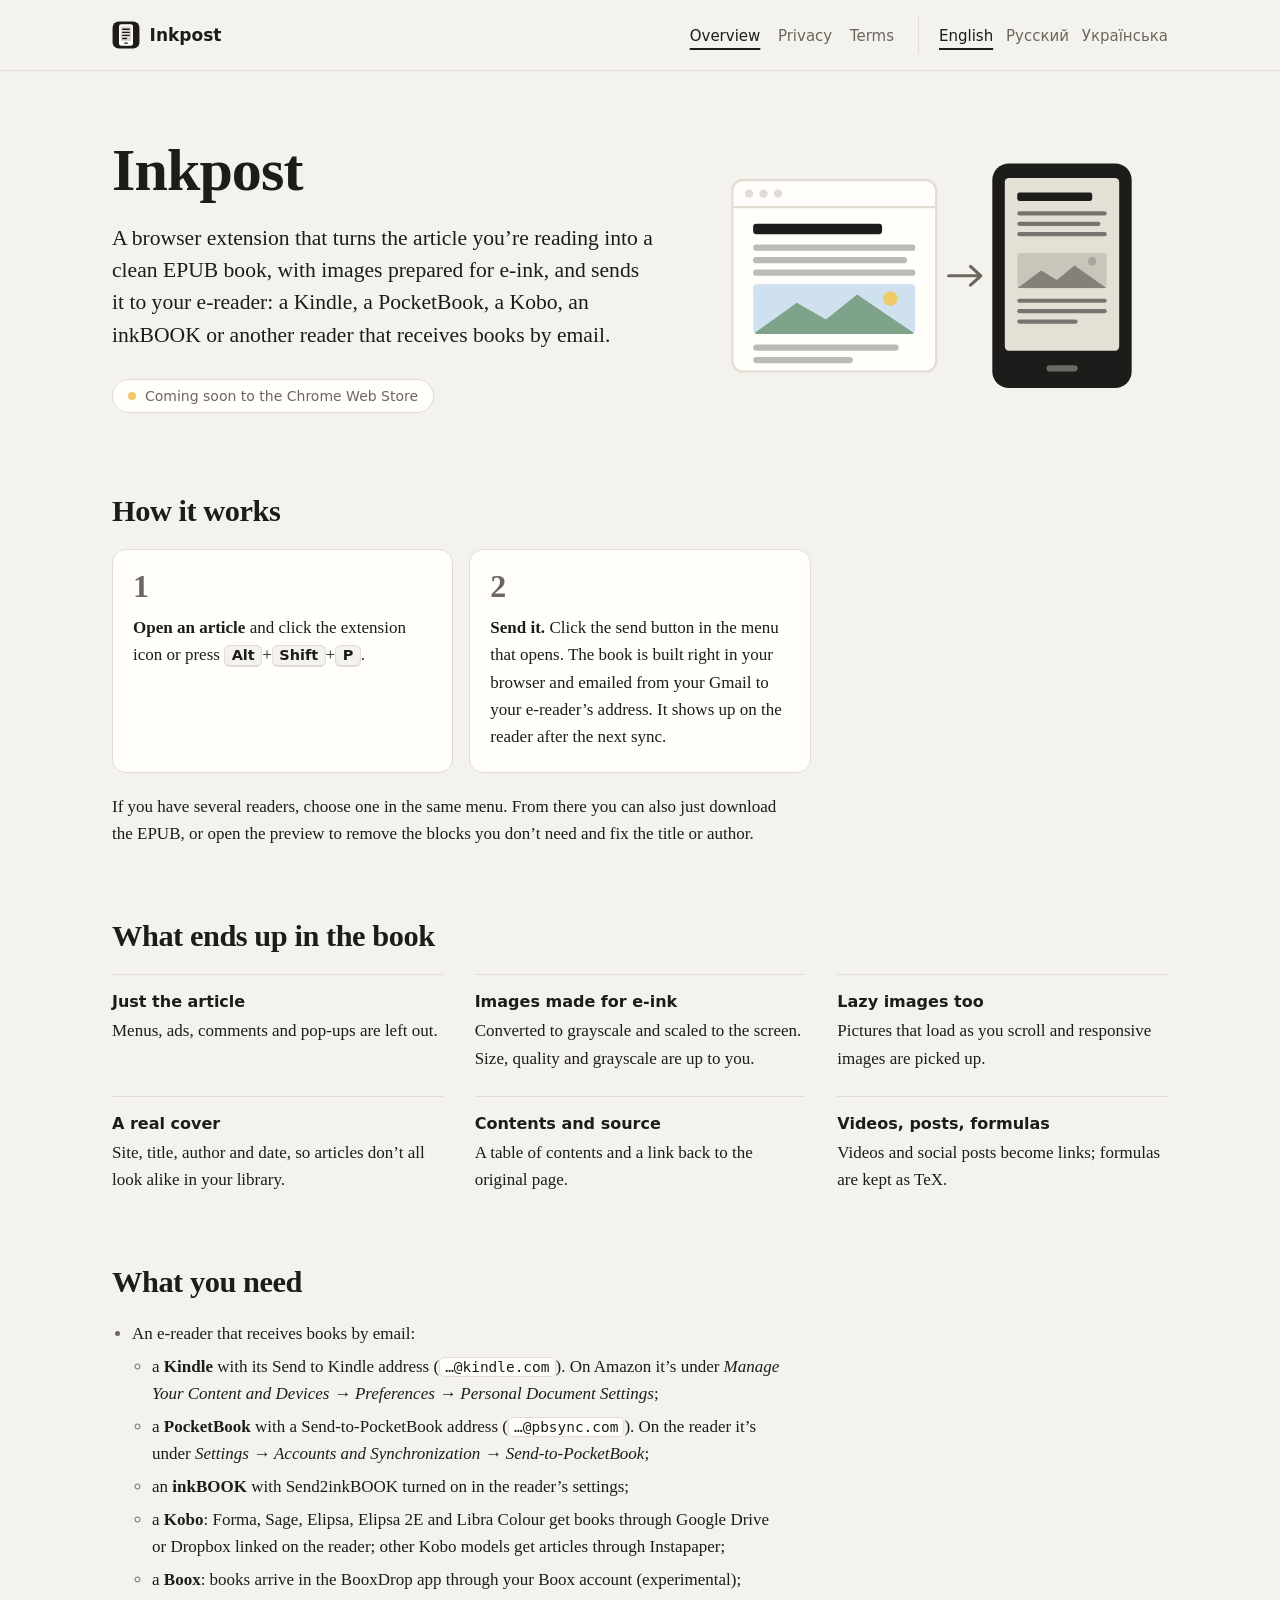
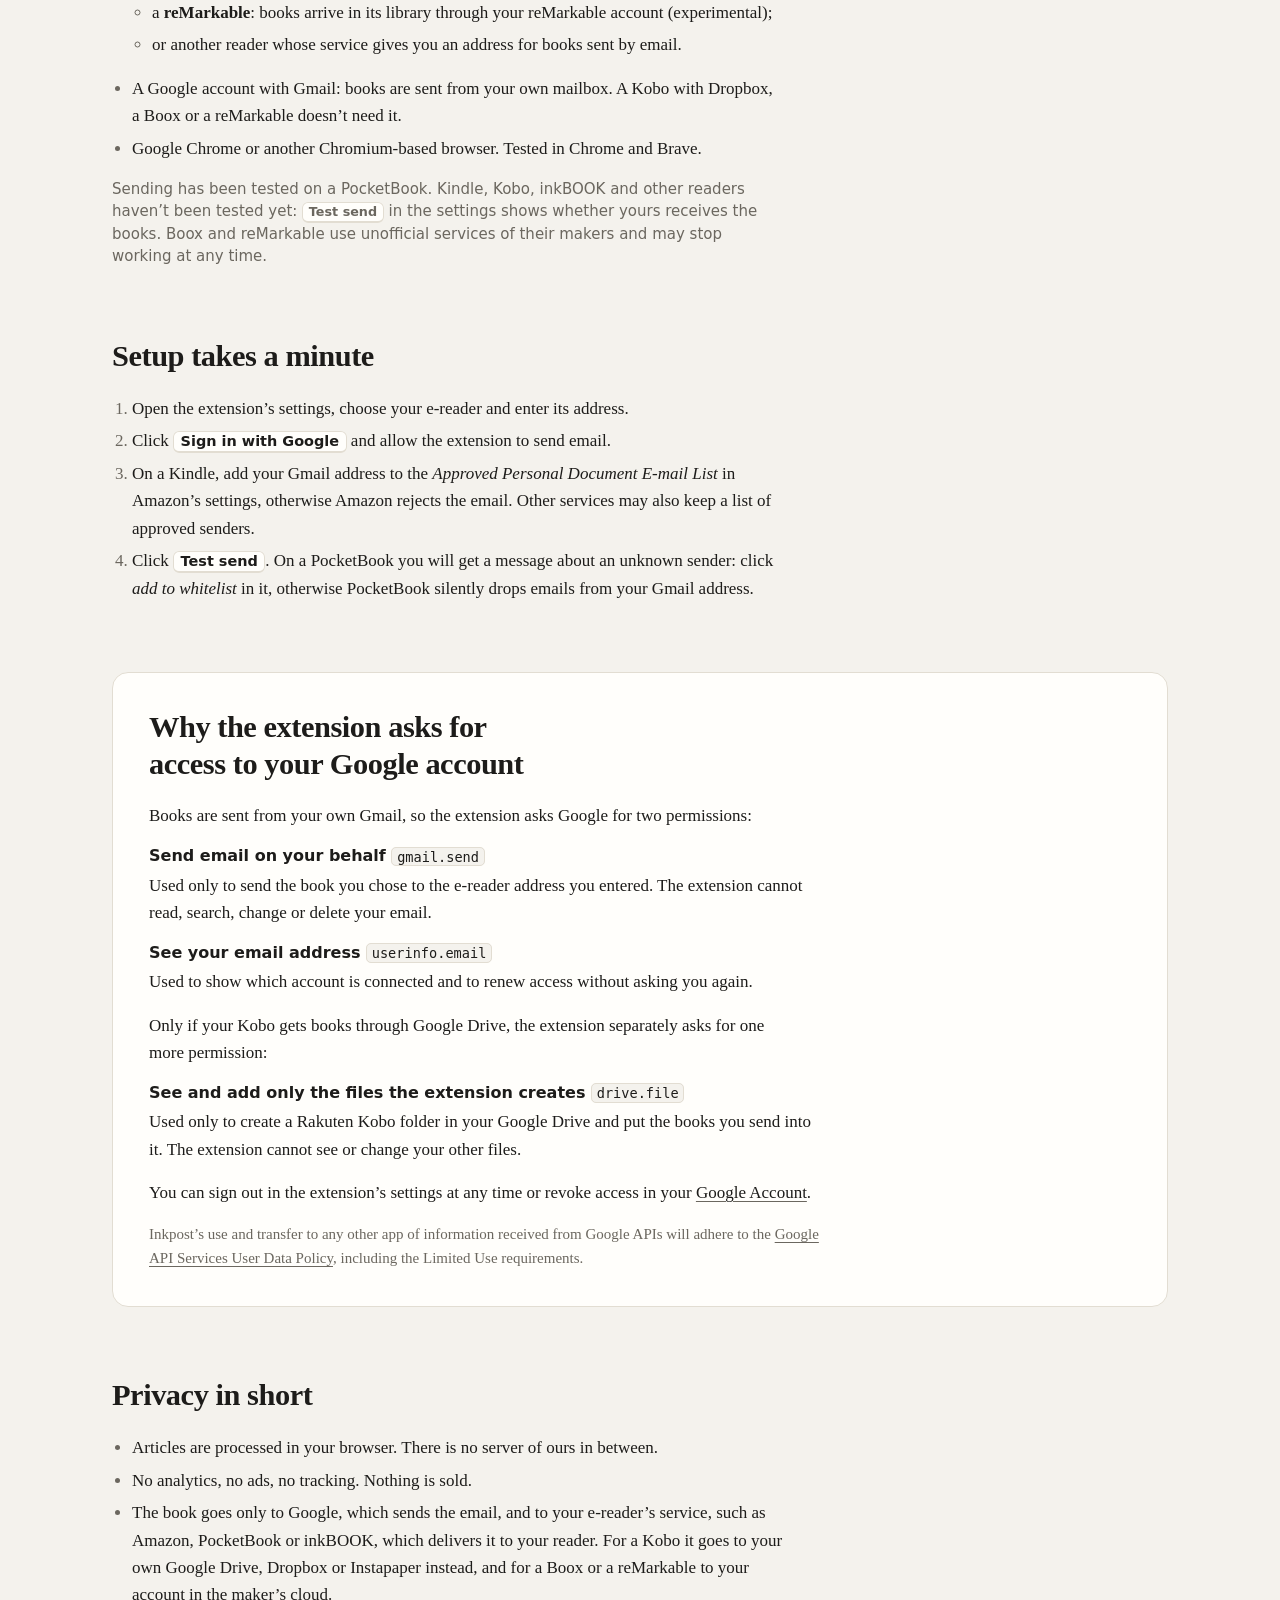
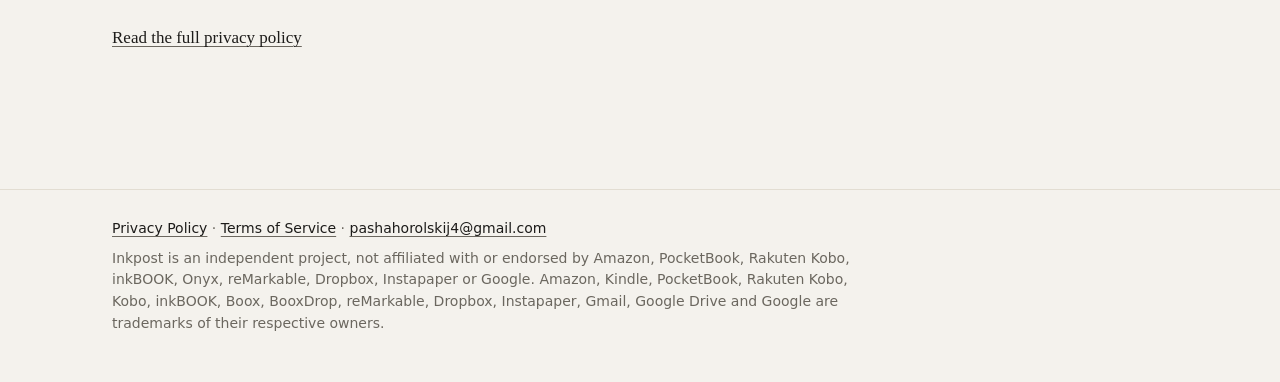
==== commit a3cdbef1: "Update pages" ====
--- a/article-to-pocketbook/index.html
+++ b/article-to-pocketbook/index.html
@@ -26,7 +26,7 @@
 <section class="hero">
   <div>
     <h1>Inkpost</h1>
-    <p class="lede">A browser extension that turns the article you’re reading into a clean EPUB book, with images prepared for e‑ink, and sends it to your e‑reader: a Kindle, a PocketBook, an inkBOOK or another reader that receives books by email.</p>
+    <p class="lede">A browser extension that turns the article you’re reading into a clean EPUB book, with images prepared for e‑ink, and sends it to your e‑reader: a Kindle, a PocketBook, a Kobo, an inkBOOK or another reader that receives books by email.</p>
     <p class="badge">Coming soon to the Chrome Web Store</p>
   </div>
   <svg class="illustration" viewBox="0 0 400 240" aria-hidden="true" focusable="false">
@@ -96,13 +96,16 @@
         <li>a <strong>Kindle</strong> with its Send to Kindle address (<code>…@kindle.com</code>). On Amazon it’s under <em>Manage Your Content and Devices → Preferences → Personal Document Settings</em>;</li>
         <li>a <strong>PocketBook</strong> with a Send‑to‑PocketBook address (<code>…@pbsync.com</code>). On the reader it’s under <em>Settings → Accounts and Synchronization → Send‑to‑PocketBook</em>;</li>
         <li>an <strong>inkBOOK</strong> with Send2inkBOOK turned on in the reader’s settings;</li>
+        <li>a <strong>Kobo</strong>: Forma, Sage, Elipsa, Elipsa 2E and Libra Colour get books through Google Drive or Dropbox linked on the reader; other Kobo models get articles through Instapaper;</li>
+        <li>a <strong>Boox</strong>: books arrive in the BooxDrop app through your Boox account (experimental);</li>
+        <li>a <strong>reMarkable</strong>: books arrive in its library through your reMarkable account (experimental);</li>
         <li>or another reader whose service gives you an address for books sent by email.</li>
       </ul>
     </li>
-    <li>A Google account with Gmail: books are sent from your own mailbox.</li>
+    <li>A Google account with Gmail: books are sent from your own mailbox. A Kobo with Dropbox, a Boox or a reMarkable doesn’t need it.</li>
     <li>Google Chrome or another Chromium‑based browser. Tested in Chrome and Brave.</li>
   </ul>
-  <p class="note">Sending has been tested on a PocketBook. Kindle, inkBOOK and other readers haven’t been tested yet: <span class="label">Test send</span> in the settings shows whether yours receives the books.</p>
+  <p class="note">Sending has been tested on a PocketBook. Kindle, Kobo, inkBOOK and other readers haven’t been tested yet: <span class="label">Test send</span> in the settings shows whether yours receives the books. Boox and reMarkable use unofficial services of their makers and may stop working at any time.</p>
 </section>
 
 <section class="section" aria-labelledby="setup">
@@ -124,6 +127,11 @@
     <dt>See your email address <code>userinfo.email</code></dt>
     <dd>Used to show which account is connected and to renew access without asking you again.</dd>
   </dl>
+  <p>Only if your Kobo gets books through Google Drive, the extension separately asks for one more permission:</p>
+  <dl class="scopes">
+    <dt>See and add only the files the extension creates <code>drive.file</code></dt>
+    <dd>Used only to create a Rakuten Kobo folder in your Google Drive and put the books you send into it. The extension cannot see or change your other files.</dd>
+  </dl>
   <p>You can sign out in the extension’s settings at any time or revoke access in your <a href="https://myaccount.google.com/permissions">Google Account</a>.</p>
   <p class="fine">Inkpost’s use and transfer to any other app of information received from Google APIs will adhere to the <a href="https://developers.google.com/terms/api-services-user-data-policy">Google API Services User Data Policy</a>, including the Limited Use requirements.</p>
 </section>
@@ -133,7 +141,7 @@
   <ul>
     <li>Articles are processed in your browser. There is no server of ours in between.</li>
     <li>No analytics, no ads, no tracking. Nothing is sold.</li>
-    <li>The book goes only to Google, which sends the email, and to your e‑reader’s service, such as Amazon, PocketBook or inkBOOK, which delivers it to your reader.</li>
+    <li>The book goes only to Google, which sends the email, and to your e‑reader’s service, such as Amazon, PocketBook or inkBOOK, which delivers it to your reader. For a Kobo it goes to your own Google Drive, Dropbox or Instapaper instead, and for a Boox or a reMarkable to your account in the maker’s cloud.</li>
   </ul>
   <p><a href="privacy.html">Read the full privacy policy</a></p>
 </section>
@@ -141,7 +149,7 @@
 <footer class="site-footer">
   <div class="wrap">
     <p><a href="privacy.html">Privacy Policy</a> · <a href="terms.html">Terms of Service</a> · <a href="mailto:pashahorolskij4@gmail.com">pashahorolskij4@gmail.com</a></p>
-    <p>Inkpost is an independent project, not affiliated with or endorsed by Amazon, PocketBook, inkBOOK or Google. Amazon, Kindle, PocketBook, inkBOOK, Gmail and Google are trademarks of their respective owners.</p>
+    <p>Inkpost is an independent project, not affiliated with or endorsed by Amazon, PocketBook, Rakuten Kobo, inkBOOK, Onyx, reMarkable, Dropbox, Instapaper or Google. Amazon, Kindle, PocketBook, Rakuten Kobo, Kobo, inkBOOK, Boox, BooxDrop, reMarkable, Dropbox, Instapaper, Gmail, Google Drive and Google are trademarks of their respective owners.</p>
   </div>
 </footer>
 </body>
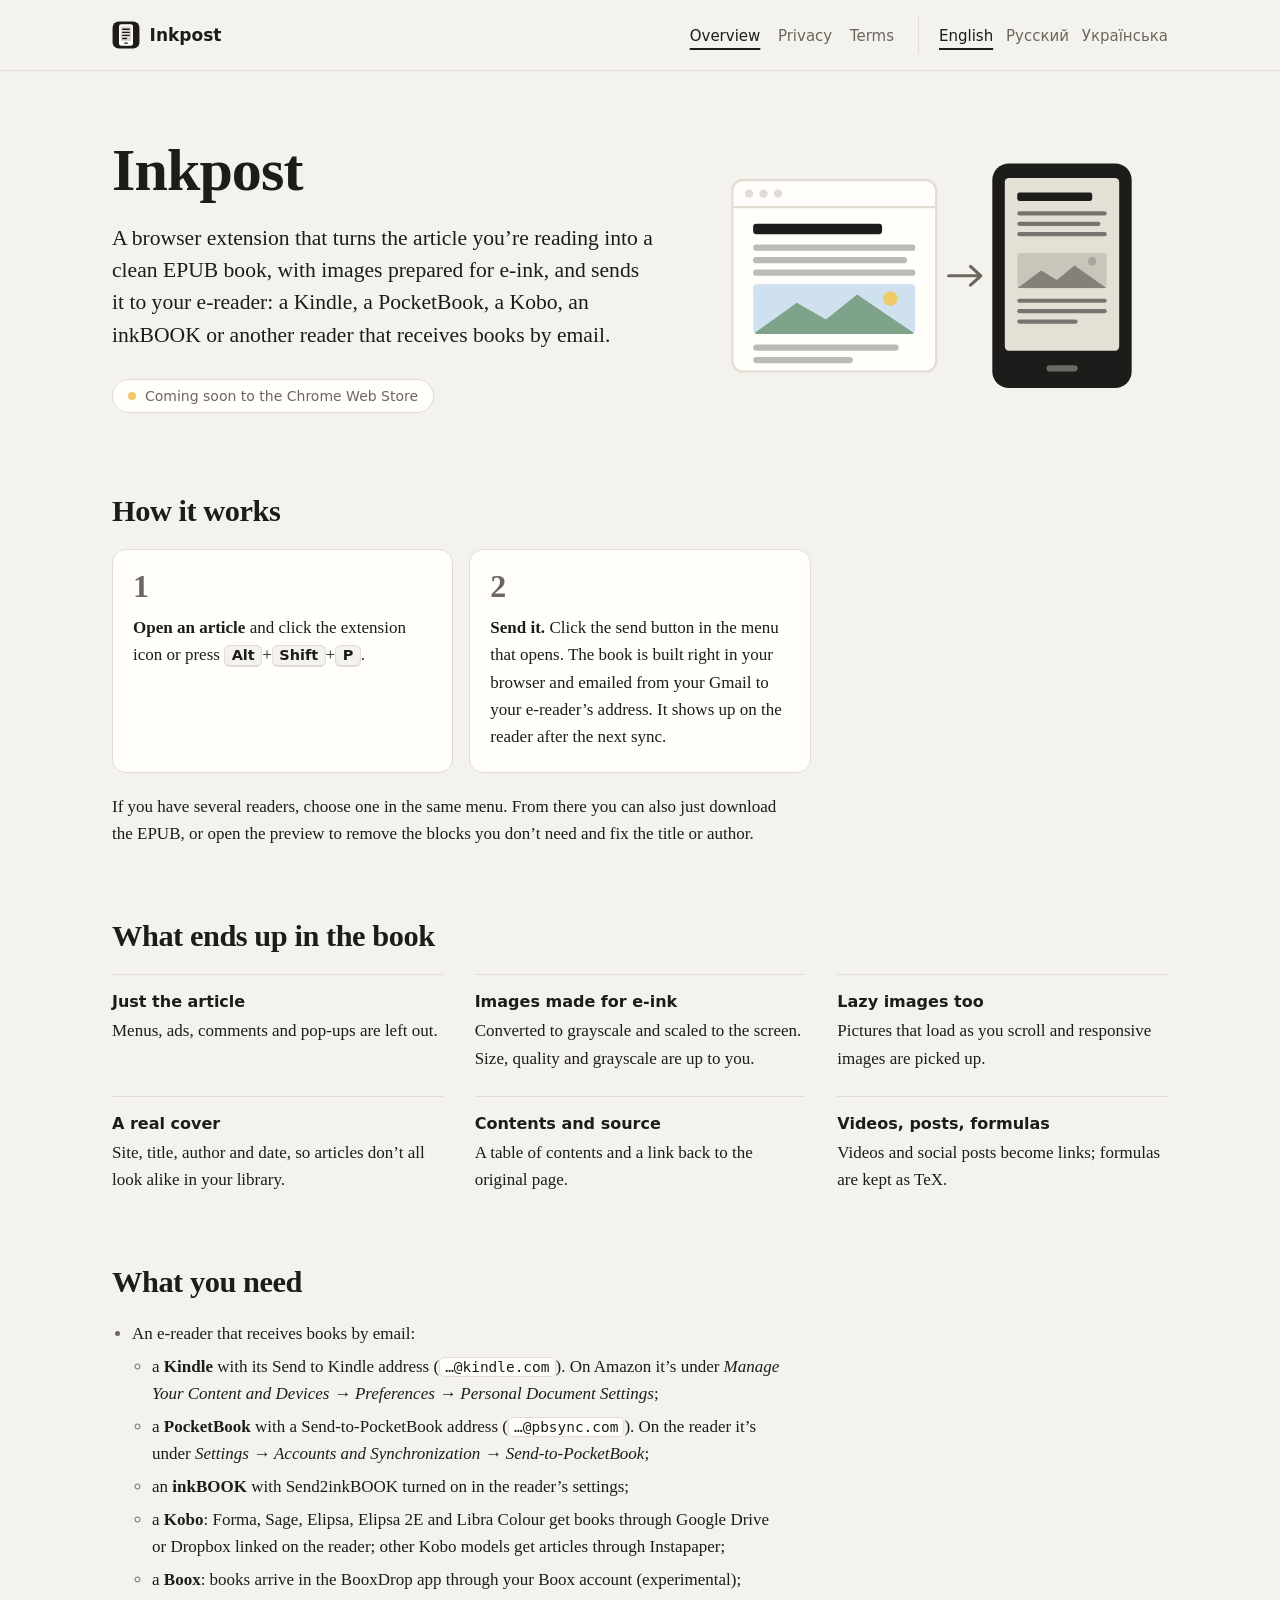
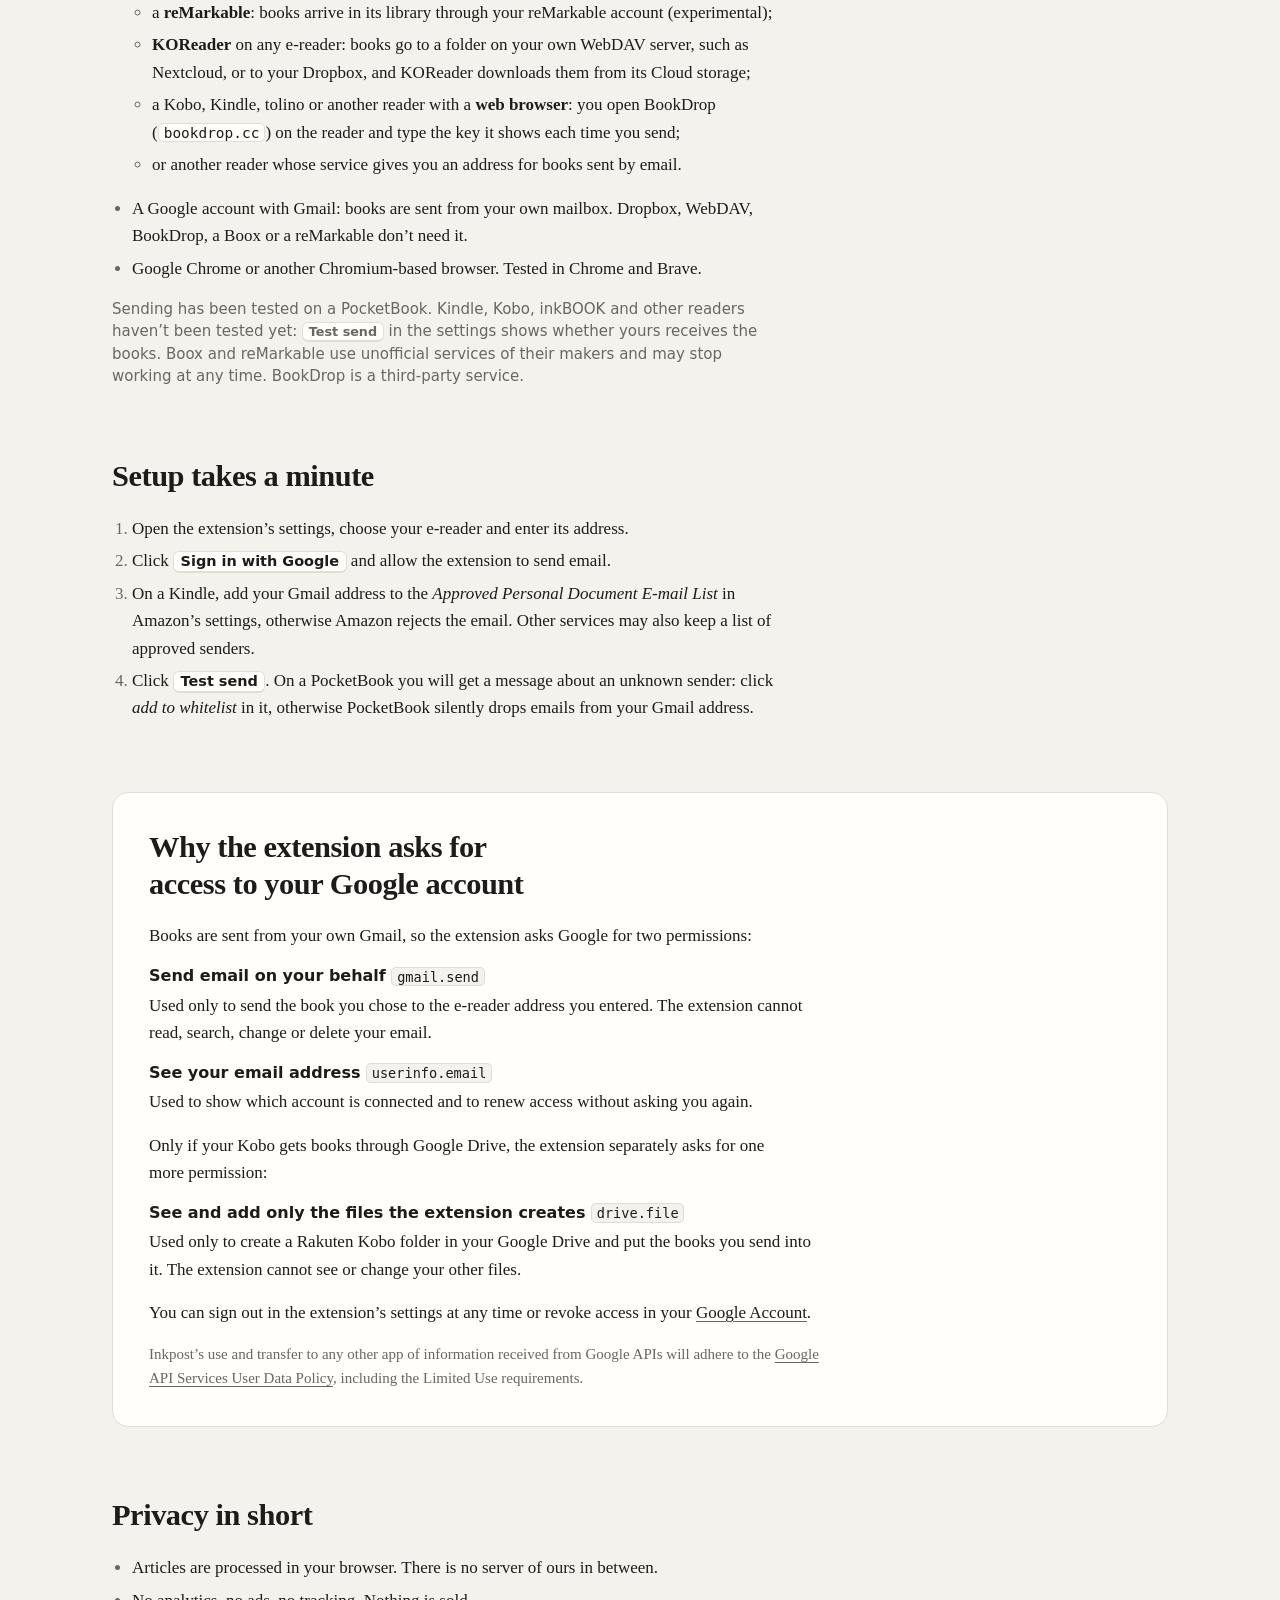
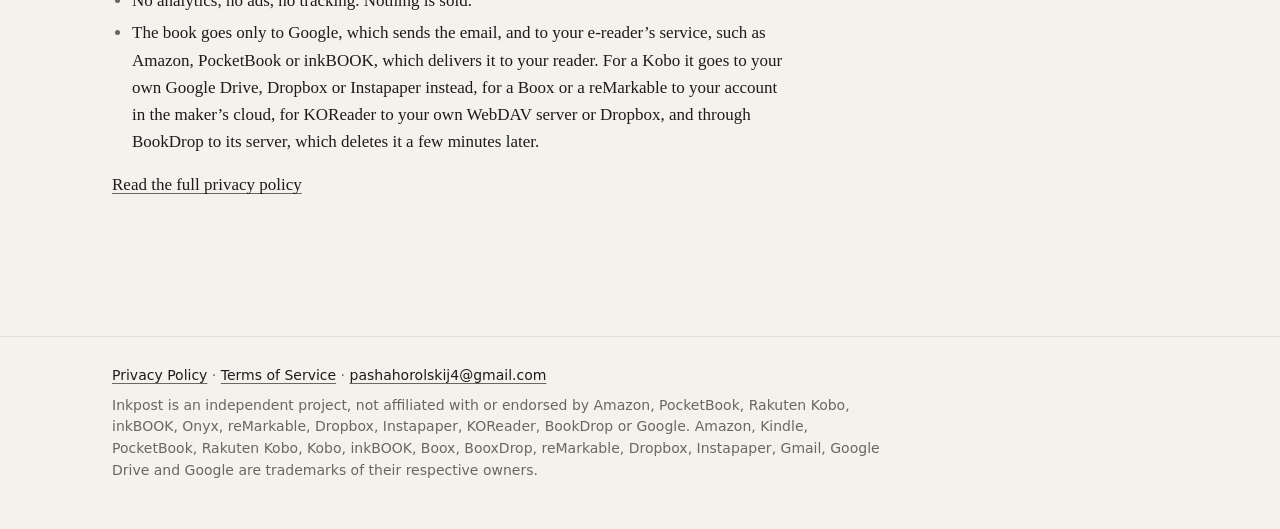
==== commit fce1f1cb: "Update pages" ====
--- a/article-to-pocketbook/index.html
+++ b/article-to-pocketbook/index.html
@@ -99,13 +99,15 @@
         <li>a <strong>Kobo</strong>: Forma, Sage, Elipsa, Elipsa 2E and Libra Colour get books through Google Drive or Dropbox linked on the reader; other Kobo models get articles through Instapaper;</li>
         <li>a <strong>Boox</strong>: books arrive in the BooxDrop app through your Boox account (experimental);</li>
         <li>a <strong>reMarkable</strong>: books arrive in its library through your reMarkable account (experimental);</li>
+        <li><strong>KOReader</strong> on any e‑reader: books go to a folder on your own WebDAV server, such as Nextcloud, or to your Dropbox, and KOReader downloads them from its Cloud storage;</li>
+        <li>a Kobo, Kindle, tolino or another reader with a <strong>web browser</strong>: you open BookDrop (<code>bookdrop.cc</code>) on the reader and type the key it shows each time you send;</li>
         <li>or another reader whose service gives you an address for books sent by email.</li>
       </ul>
     </li>
-    <li>A Google account with Gmail: books are sent from your own mailbox. A Kobo with Dropbox, a Boox or a reMarkable doesn’t need it.</li>
+    <li>A Google account with Gmail: books are sent from your own mailbox. Dropbox, WebDAV, BookDrop, a Boox or a reMarkable don’t need it.</li>
     <li>Google Chrome or another Chromium‑based browser. Tested in Chrome and Brave.</li>
   </ul>
-  <p class="note">Sending has been tested on a PocketBook. Kindle, Kobo, inkBOOK and other readers haven’t been tested yet: <span class="label">Test send</span> in the settings shows whether yours receives the books. Boox and reMarkable use unofficial services of their makers and may stop working at any time.</p>
+  <p class="note">Sending has been tested on a PocketBook. Kindle, Kobo, inkBOOK and other readers haven’t been tested yet: <span class="label">Test send</span> in the settings shows whether yours receives the books. Boox and reMarkable use unofficial services of their makers and may stop working at any time. BookDrop is a third‑party service.</p>
 </section>
 
 <section class="section" aria-labelledby="setup">
@@ -141,7 +143,7 @@
   <ul>
     <li>Articles are processed in your browser. There is no server of ours in between.</li>
     <li>No analytics, no ads, no tracking. Nothing is sold.</li>
-    <li>The book goes only to Google, which sends the email, and to your e‑reader’s service, such as Amazon, PocketBook or inkBOOK, which delivers it to your reader. For a Kobo it goes to your own Google Drive, Dropbox or Instapaper instead, and for a Boox or a reMarkable to your account in the maker’s cloud.</li>
+    <li>The book goes only to Google, which sends the email, and to your e‑reader’s service, such as Amazon, PocketBook or inkBOOK, which delivers it to your reader. For a Kobo it goes to your own Google Drive, Dropbox or Instapaper instead, for a Boox or a reMarkable to your account in the maker’s cloud, for KOReader to your own WebDAV server or Dropbox, and through BookDrop to its server, which deletes it a few minutes later.</li>
   </ul>
   <p><a href="privacy.html">Read the full privacy policy</a></p>
 </section>
@@ -149,7 +151,7 @@
 <footer class="site-footer">
   <div class="wrap">
     <p><a href="privacy.html">Privacy Policy</a> · <a href="terms.html">Terms of Service</a> · <a href="mailto:pashahorolskij4@gmail.com">pashahorolskij4@gmail.com</a></p>
-    <p>Inkpost is an independent project, not affiliated with or endorsed by Amazon, PocketBook, Rakuten Kobo, inkBOOK, Onyx, reMarkable, Dropbox, Instapaper or Google. Amazon, Kindle, PocketBook, Rakuten Kobo, Kobo, inkBOOK, Boox, BooxDrop, reMarkable, Dropbox, Instapaper, Gmail, Google Drive and Google are trademarks of their respective owners.</p>
+    <p>Inkpost is an independent project, not affiliated with or endorsed by Amazon, PocketBook, Rakuten Kobo, inkBOOK, Onyx, reMarkable, Dropbox, Instapaper, KOReader, BookDrop or Google. Amazon, Kindle, PocketBook, Rakuten Kobo, Kobo, inkBOOK, Boox, BooxDrop, reMarkable, Dropbox, Instapaper, Gmail, Google Drive and Google are trademarks of their respective owners.</p>
   </div>
 </footer>
 </body>
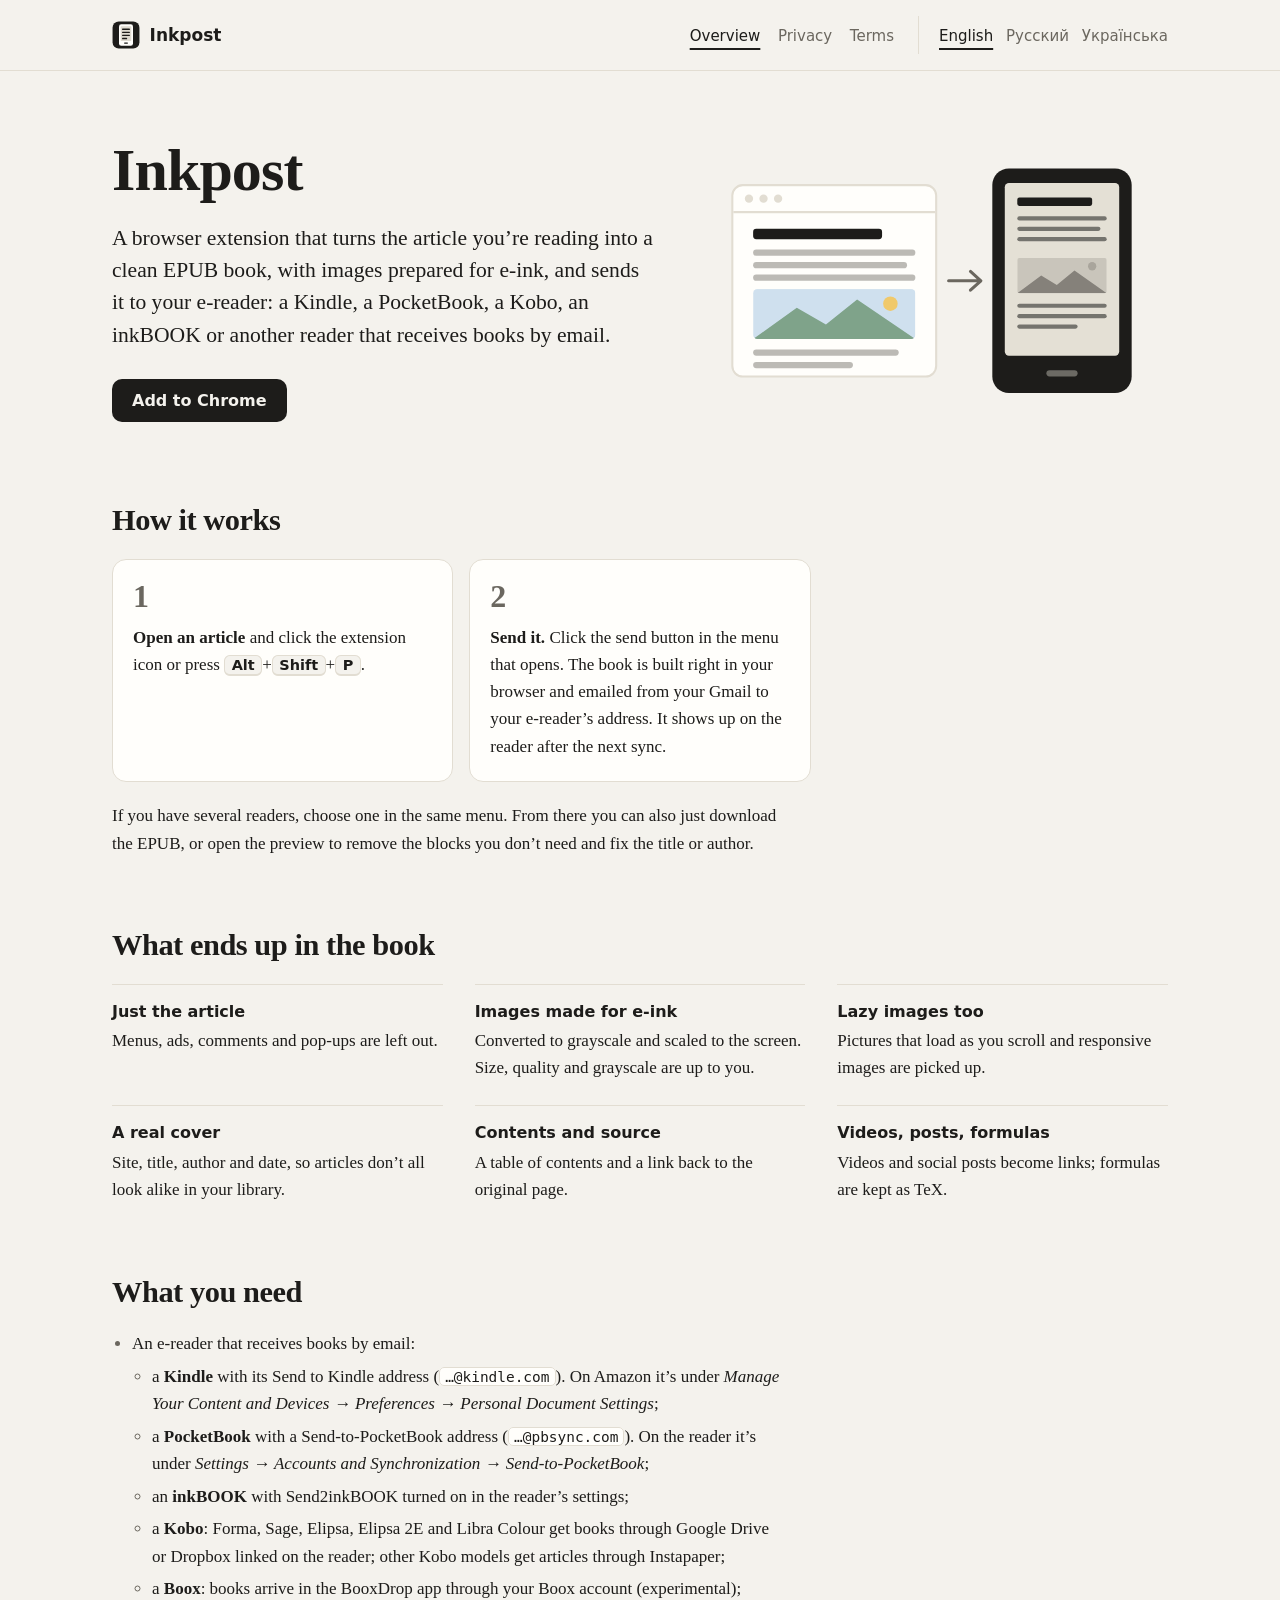
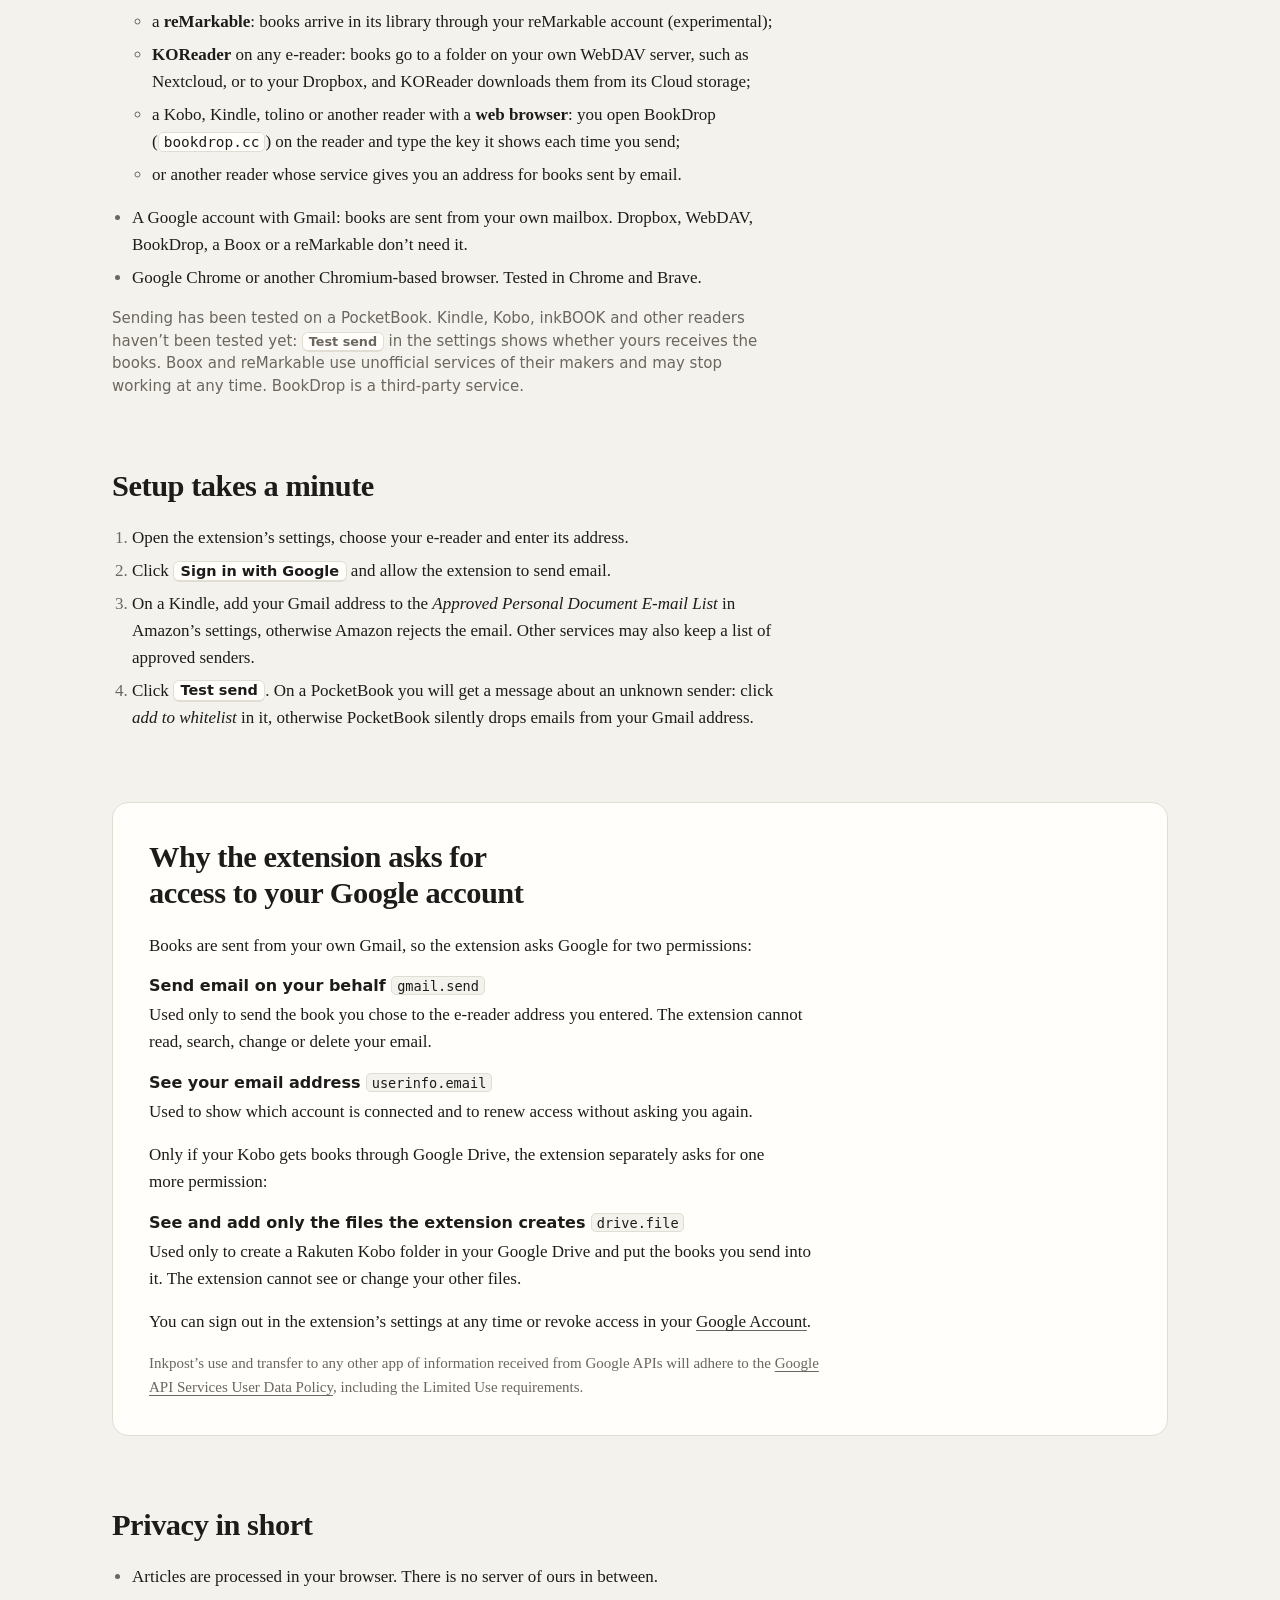
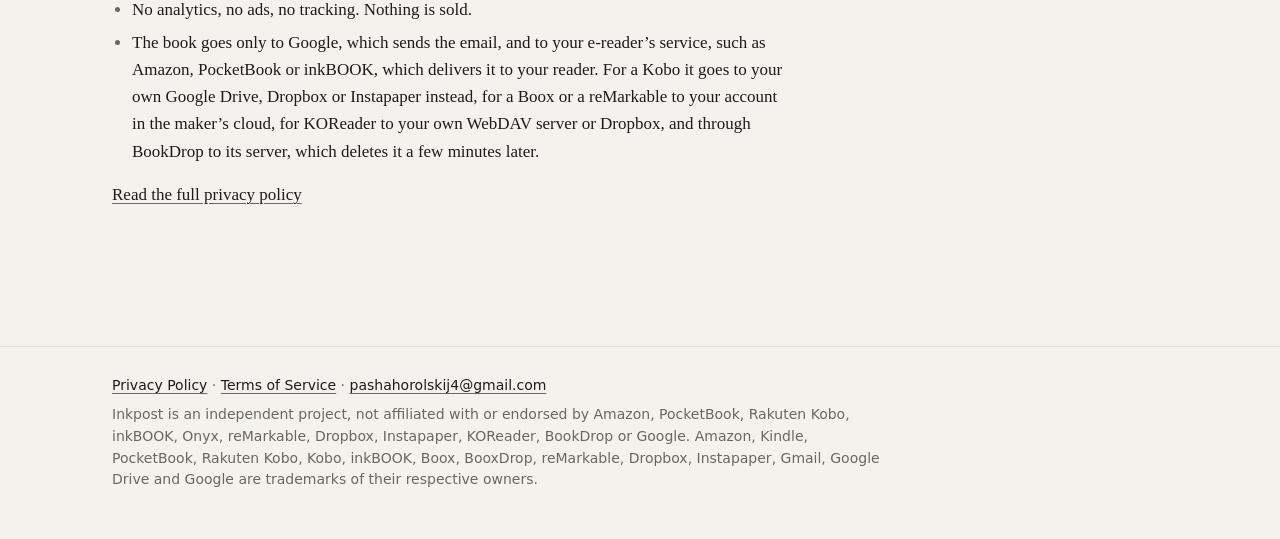
==== commit 4f1696ed: "Update pages" ====
--- a/article-to-pocketbook/index.html
+++ b/article-to-pocketbook/index.html
@@ -27,7 +27,7 @@
   <div>
     <h1>Inkpost</h1>
     <p class="lede">A browser extension that turns the article you’re reading into a clean EPUB book, with images prepared for e‑ink, and sends it to your e‑reader: a Kindle, a PocketBook, a Kobo, an inkBOOK or another reader that receives books by email.</p>
-    <p class="badge">Coming soon to the Chrome Web Store</p>
+    <a class="button" href="https://chromewebstore.google.com/detail/gjodhdjdhmpgiegdknegkkdcccdijipm?utm_source=item-share-cb">Add to Chrome</a>
   </div>
   <svg class="illustration" viewBox="0 0 400 240" aria-hidden="true" focusable="false">
   <defs>
